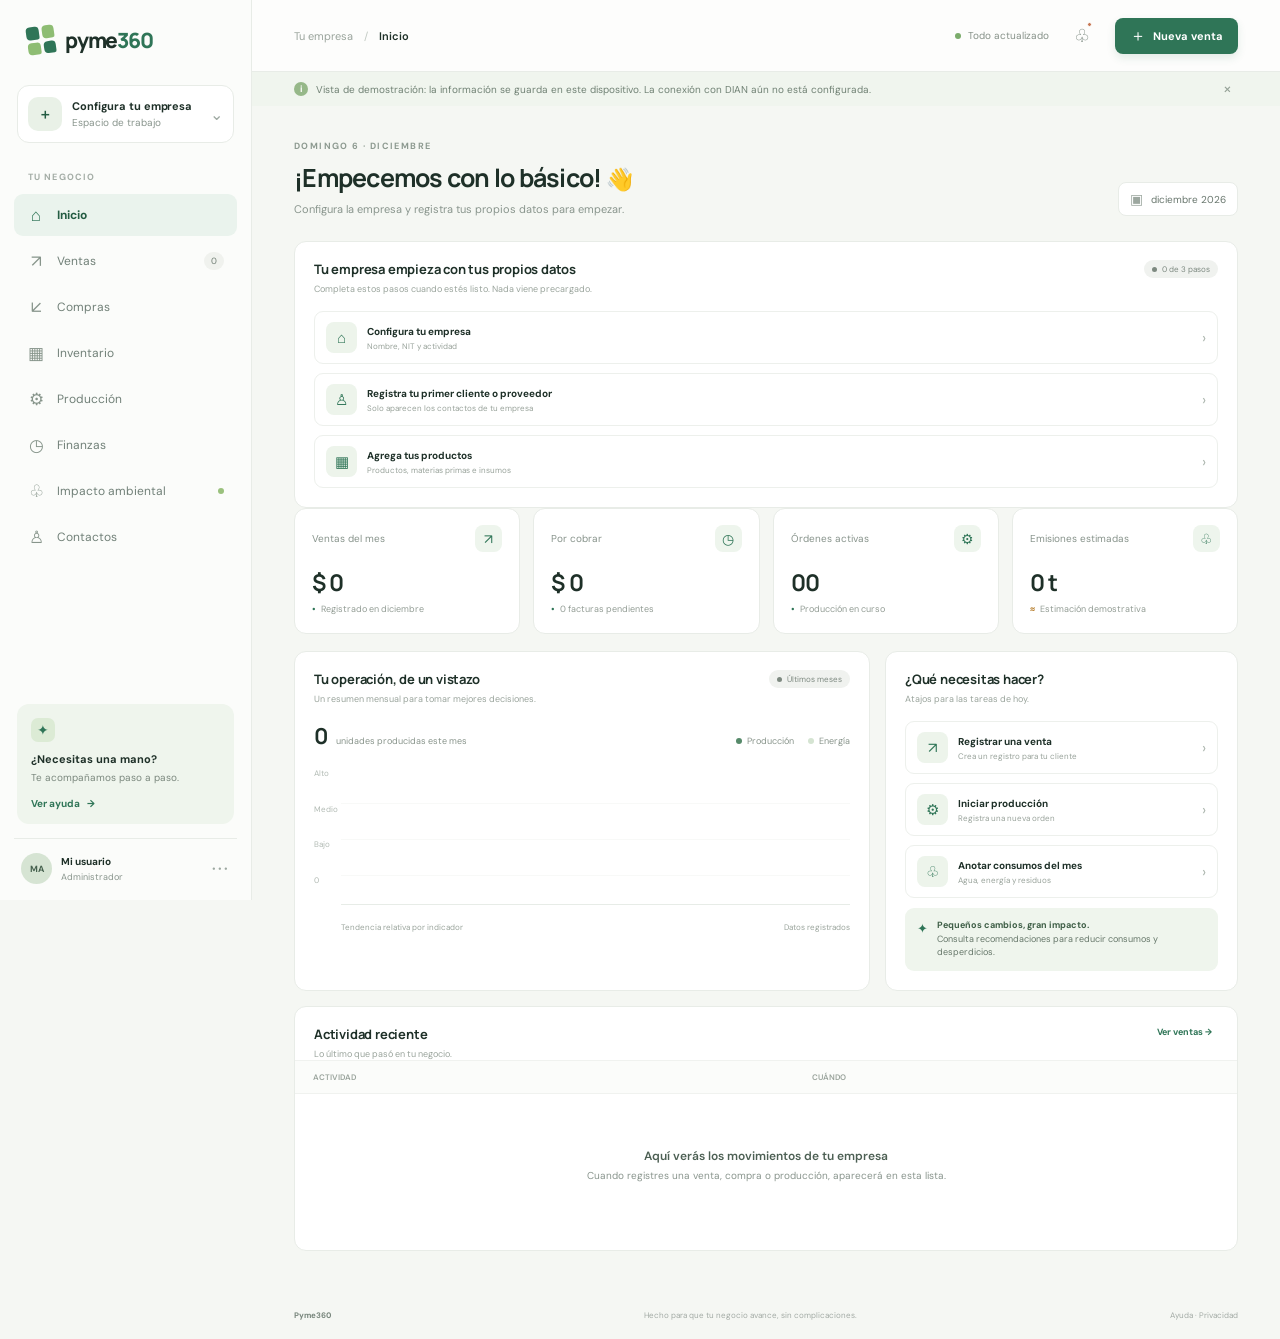
==== PYME360/index.html @ e1d31ef5 "iniciar con datos vacíos y agregar guía de uso" ====
<!doctype html>
<html lang="es">
  <head>
    <meta charset="utf-8">
    <meta name="viewport" content="width=device-width, initial-scale=1">
    <meta name="theme-color" content="#f5f7f3">
    <meta name="description" content="Pyme360: gestión sencilla para tu negocio.">
    <title>Pyme360 · Gestión sencilla</title>
    <link rel="preconnect" href="https://fonts.googleapis.com">
    <link rel="preconnect" href="https://fonts.gstatic.com" crossorigin>
    <link href="https://fonts.googleapis.com/css2?family=DM+Sans:wght@400;500;600;700&family=Manrope:wght@500;600;700;800&display=swap" rel="stylesheet">
    <link rel="stylesheet" href="styles.css">
  </head>
  <body>
    <div class="app-shell">
      <aside class="sidebar" id="sidebar">
        <a class="brand" href="#" aria-label="Pyme360 inicio" data-page="overview">
          <span class="brand-mark"><span></span><span></span><span></span><span></span></span>
          <span class="brand-word">pyme<span>360</span></span>
        </a>
        <button class="company-switcher" data-action="setup" aria-label="Configurar empresa">
          <span class="company-avatar">A</span>
          <span class="company-meta"><strong>Configura tu empresa</strong><span>Espacio de trabajo</span></span>
          <span class="chevron">⌄</span>
        </button>
        <div class="nav-label">TU NEGOCIO</div>
        <nav class="main-nav" aria-label="Navegación principal">
          <button class="nav-item active" data-page="overview"><span class="nav-icon">⌂</span><span>Inicio</span></button>
          <button class="nav-item" data-page="sales"><span class="nav-icon">↗</span><span>Ventas</span><span class="nav-count" id="sales-nav-count">3</span></button>
          <button class="nav-item" data-page="purchases"><span class="nav-icon">↙</span><span>Compras</span></button>
          <button class="nav-item" data-page="inventory"><span class="nav-icon">▦</span><span>Inventario</span></button>
          <button class="nav-item" data-page="production"><span class="nav-icon">⚙</span><span>Producción</span></button>
          <button class="nav-item" data-page="finance"><span class="nav-icon">◷</span><span>Finanzas</span></button>
          <button class="nav-item" data-page="environment"><span class="nav-icon">♧</span><span>Impacto ambiental</span><span class="nav-dot"></span></button>
          <button class="nav-item" data-page="contacts"><span class="nav-icon">♙</span><span>Contactos</span></button>
        </nav>
        <div class="sidebar-bottom">
          <div class="help-card">
            <div class="help-icon">✦</div>
            <strong>¿Necesitas una mano?</strong>
            <p>Te acompañamos paso a paso.</p>
            <button class="text-button" data-action="help">Ver ayuda <span>→</span></button>
          </div>
          <button class="profile-button" data-action="profile">
            <span class="profile-avatar">MA</span>
            <span class="profile-meta"><strong>Mi usuario</strong><small>Administrador</small></span>
            <span class="more">•••</span>
          </button>
        </div>
      </aside>
      <main class="main-area">
        <header class="topbar">
          <button class="mobile-menu" id="mobile-menu" aria-label="Abrir menú">☰</button>
          <div class="breadcrumb"><span>Tu empresa</span><span class="slash">/</span><strong id="page-title">Inicio</strong></div>
          <div class="topbar-actions">
            <span class="sync-status"><span class="sync-dot"></span>Todo actualizado</span>
            <button class="icon-button notification-button" aria-label="Notificaciones" data-action="notifications">♧<i></i></button>
            <button class="button button-primary top-create" id="top-create" data-action="new-sale"><span>＋</span> Nueva venta</button>
          </div>
        </header>
        <div class="demo-banner"><span class="demo-icon">i</span><span>Vista de demostración: la información se guarda en este dispositivo. La conexión con DIAN aún no está configurada.</span><button aria-label="Cerrar aviso" id="dismiss-banner">×</button></div>
        <div class="page-content" id="page-content"></div>
        <footer class="app-footer"><span>Pyme360</span><span>Hecho para que tu negocio avance, sin complicaciones.</span><span>Ayuda · Privacidad</span></footer>
      </main>
    </div>
    <div class="modal-root" id="modal-root"></div>
    <div class="toast-region" id="toast-region" aria-live="polite"></div>
    <script src="app.js"></script>
  </body>
</html>
---- PYME360/styles.css ----
:root {
  --ink: #1e3028;
  --ink-soft: #52645a;
  --muted: #89958d;
  --green: #2f7557;
  --green-dark: #245c43;
  --green-soft: #eaf3ed;
  --paper: #f5f7f3;
  --white: #ffffff;
  --line: #e8ece7;
  --amber: #b98233;
  --amber-soft: #fbf4e8;
  --red: #b6534d;
  --red-soft: #faeeed;
  --shadow: 0 14px 40px rgba(32, 55, 43, .07);
}
* { box-sizing: border-box; }
body { margin: 0; background: var(--paper); color: var(--ink); font-family: "DM Sans", sans-serif; font-size: 14px; -webkit-font-smoothing: antialiased; }
button, input, select, textarea { font: inherit; }
button { cursor: pointer; }
.app-shell { min-height: 100vh; display: flex; }
.sidebar { width: 252px; flex: 0 0 252px; background: #fbfcfa; border-right: 1px solid var(--line); padding: 26px 14px 16px; display: flex; flex-direction: column; position: fixed; inset: 0 auto 0 0; z-index: 20; }
.brand { display: flex; align-items: center; gap: 10px; padding: 0 13px; text-decoration: none; color: var(--ink); width: fit-content; }
.brand-mark { width: 28px; height: 28px; display: grid; grid-template-columns: 1fr 1fr; gap: 3px; transform: rotate(-8deg); }
.brand-mark span { background: var(--green); border-radius: 4px 4px 2px 4px; }
.brand-mark span:nth-child(2), .brand-mark span:nth-child(3) { background: #8ebd73; }
.brand-word { font: 800 21px Manrope, sans-serif; letter-spacing: -1.2px; }
.brand-word span { color: var(--green); }
.company-switcher { width: calc(100% - 6px); text-align: left; color: var(--ink); font: inherit; cursor: pointer; margin: 31px 3px 28px; padding: 11px 10px; display: flex; align-items: center; gap: 10px; border: 1px solid var(--line); border-radius: 12px; background: #fff; }
.company-switcher:hover { border-color: #c9d8ca; }
.company-avatar { width: 34px; height: 34px; border-radius: 10px; display: grid; place-items: center; background: #e9f1e7; color: var(--green-dark); font: 700 14px Manrope, sans-serif; }
.company-meta, .profile-meta { display: flex; flex-direction: column; min-width: 0; gap: 3px; }
.company-meta strong { font-size: 11px; white-space: nowrap; letter-spacing: -.1px; }
.company-meta span { font-size: 10px; color: var(--muted); }
.chevron { color: #9da8a1; margin-left: auto; font-size: 16px; }
.nav-label { padding: 0 14px 11px; color: #a4ada6; font-size: 9px; font-weight: 700; letter-spacing: 1.1px; }
.main-nav { display: grid; gap: 4px; }
.nav-item { width: 100%; height: 42px; border: 0; background: transparent; color: #718078; display: flex; align-items: center; gap: 12px; border-radius: 9px; padding: 0 13px; font-size: 12px; text-align: left; transition: .18s ease; }
.nav-item:hover { background: #f1f5f0; color: var(--ink); }
.nav-item.active { background: var(--green-soft); color: var(--green-dark); font-weight: 700; }
.nav-icon { width: 18px; text-align: center; font-size: 17px; color: #87958b; line-height: 1; }
.nav-item.active .nav-icon { color: var(--green); }
.nav-count { margin-left: auto; background: #f0f2ee; color: #738077; border-radius: 20px; padding: 3px 7px; font-size: 9px; }
.nav-dot { margin-left: auto; width: 6px; height: 6px; background: #9ac17d; border-radius: 50%; }
.sidebar-bottom { margin-top: auto; }
.help-card { background: #eff5ed; border-radius: 12px; padding: 14px 14px 13px; margin: 10px 3px 14px; }
.help-icon { width: 24px; height: 24px; display: grid; place-items: center; background: #dcebd5; color: var(--green); border-radius: 7px; margin-bottom: 10px; }
.help-card strong { font-size: 11px; display: block; }
.help-card p { margin: 5px 0 9px; color: #7b887e; font-size: 10px; }
.text-button { color: var(--green); border: 0; padding: 0; background: transparent; font-size: 10px; font-weight: 700; }
.text-button span { margin-left: 5px; }
.profile-button { display: flex; align-items: center; width: 100%; border: 0; border-top: 1px solid var(--line); padding: 14px 7px 0; text-align: left; background: transparent; gap: 9px; color: var(--ink); }
.profile-avatar { display: grid; place-items: center; width: 31px; height: 31px; border-radius: 50%; background: #d6e4d3; color: #46614e; font-size: 9px; font-weight: 700; }
.profile-meta strong { font-size: 10px; }
.profile-meta small { color: var(--muted); font-size: 9px; }
.more { margin-left: auto; color: #9da8a1; font-size: 10px; letter-spacing: 2px; }
.main-area { width: calc(100% - 252px); margin-left: 252px; min-height: 100vh; display: flex; flex-direction: column; }
.topbar { height: 72px; border-bottom: 1px solid var(--line); background: rgba(255,255,255,.78); display: flex; align-items: center; justify-content: space-between; padding: 0 42px; }
.breadcrumb { display: flex; gap: 11px; align-items: center; font-size: 11px; color: #9aa49c; }
.breadcrumb strong { color: var(--ink); font-weight: 600; }
.slash { color: #c2cac3; }
.topbar-actions { display: flex; align-items: center; gap: 20px; }
.sync-status { display: flex; align-items: center; gap: 7px; color: #869188; font-size: 10px; }
.sync-dot { width: 6px; height: 6px; background: #7bac6b; border-radius: 50%; }
.icon-button { position: relative; border: 0; background: transparent; color: #78867d; font-size: 18px; padding: 5px; }
.notification-button i { width: 5px; height: 5px; display: block; background: #c77854; position: absolute; right: 3px; top: 3px; border: 1px solid white; border-radius: 50%; }
.button { border: 1px solid transparent; border-radius: 8px; min-height: 36px; padding: 0 14px; display: inline-flex; align-items: center; justify-content: center; gap: 7px; font-size: 11px; font-weight: 700; transition: .18s ease; }
.button-primary { color: #fff; background: var(--green); box-shadow: 0 4px 9px rgba(47,117,87,.13); }
.button-primary:hover { background: var(--green-dark); transform: translateY(-1px); }
.button-primary span { font-size: 16px; font-weight: 400; }
.button-secondary { background: #fff; border-color: var(--line); color: var(--ink-soft); }
.button-secondary:hover { border-color: #bdcbc0; background: #fbfcfa; }
.button-quiet { color: var(--green); background: transparent; padding: 0 7px; border: 0; font-size: 9px; font-weight: 700; }
.mobile-menu { display: none; border: 0; background: transparent; font-size: 18px; color: var(--ink); }
.demo-banner { min-height: 34px; display: flex; align-items: center; padding: 0 42px; gap: 8px; background: #f0f5ee; color: #708174; font-size: 10px; }
.demo-icon { width: 14px; height: 14px; display: grid; place-items: center; border-radius: 50%; color: white; background: #96b889; font-weight: 700; font-size: 9px; }
.demo-banner button { border: 0; background: transparent; color: #94a196; font-size: 16px; margin-left: auto; line-height: 1; }
.page-content { width: 100%; max-width: 1500px; margin: 0 auto; padding: 34px 42px 46px; flex: 1; }
.page-heading { display: flex; align-items: flex-end; justify-content: space-between; gap: 20px; margin-bottom: 25px; }
.eyebrow { color: #8d9a90; text-transform: uppercase; font-size: 9px; letter-spacing: 1.4px; font-weight: 700; margin-bottom: 8px; }
h1, h2, h3, p { margin-top: 0; }
h1 { margin-bottom: 7px; font: 700 25px Manrope, sans-serif; letter-spacing: -.75px; }
.page-heading p { margin: 0; color: #89958d; font-size: 11px; }
.heading-actions { display: flex; gap: 8px; align-items: center; }
.date-pill { background: white; border: 1px solid var(--line); color: #68766d; height: 34px; border-radius: 8px; display: inline-flex; align-items: center; padding: 0 11px; font-size: 10px; gap: 8px; }
.date-pill span { color: #9ca79f; font-size: 14px; }
.metric-grid { display: grid; grid-template-columns: repeat(4, minmax(0,1fr)); gap: 13px; margin-bottom: 17px; }
.metric-card { position: relative; min-height: 126px; background: #fff; border: 1px solid var(--line); border-radius: 12px; padding: 16px 17px; overflow: hidden; }
.metric-top { display: flex; align-items: center; justify-content: space-between; color: #87938b; font-size: 10px; }
.metric-icon { width: 27px; height: 27px; border-radius: 8px; display: grid; place-items: center; font-size: 14px; color: var(--green); background: #eef5ed; }
.metric-value { margin-top: 14px; font: 700 23px Manrope, sans-serif; letter-spacing: -.8px; }
.metric-foot { display: flex; align-items: center; gap: 5px; margin-top: 5px; color: #939d95; font-size: 9px; }
.metric-change { color: var(--green); font-weight: 700; }
.metric-change.warn { color: var(--amber); }
.dashboard-grid { display: grid; grid-template-columns: minmax(0,1.55fr) minmax(270px,.95fr); gap: 15px; margin-bottom: 15px; }
.panel { background: #fff; border: 1px solid var(--line); border-radius: 12px; }
.panel-header { display: flex; align-items: flex-start; justify-content: space-between; gap: 15px; padding: 18px 19px 0; }
.panel-header h2 { margin: 0; font: 700 13px Manrope, sans-serif; letter-spacing: -.2px; }
.panel-header p { color: #9aa49c; font-size: 9px; margin: 5px 0 0; }
.panel-body { padding: 16px 19px 19px; }
.select-small { border: 1px solid var(--line); background: #fff; border-radius: 6px; color: #7a887e; font-size: 9px; padding: 6px 8px; }
.chart-summary { display: flex; align-items: baseline; gap: 9px; margin-bottom: 4px; }
.chart-summary strong { font: 700 22px Manrope, sans-serif; letter-spacing: -.7px; }
.chart-summary span { font-size: 9px; color: #88948b; }
.chart-legend { display: flex; gap: 14px; margin-left: auto; color: #89958d; font-size: 9px; }
.legend-dot { width: 6px; height: 6px; display: inline-block; background: #568a6a; border-radius: 50%; margin-right: 5px; }
.legend-dot.pale { background: #d5e4d2; }
.chart-wrap { height: 150px; display: flex; align-items: stretch; padding-top: 13px; }
.chart-y { width: 27px; display: flex; flex-direction: column; justify-content: space-between; color: #b1bab3; font-size: 8px; padding-bottom: 20px; }
.chart-bars { flex: 1; border-bottom: 1px solid #e7ece7; display: flex; align-items: end; justify-content: space-around; gap: 8px; background: repeating-linear-gradient(to bottom, transparent 0, transparent 35px, #f1f3f0 36px); }
.bar-group { height: 100%; flex: 1; display: flex; align-items: end; justify-content: center; gap: 4px; position: relative; padding-bottom: 0; }
.bar { width: min(18px, 32%); border-radius: 4px 4px 0 0; background: #d8e6d5; min-height: 5px; }
.bar.current { background: #568a6a; }
.bar-group small { position: absolute; bottom: -18px; color: #9aa49c; font-size: 8px; }
.chart-wrap + .chart-footer { margin: 17px 0 -2px 27px; display: flex; justify-content: space-between; color: #9aa49c; font-size: 8px; }
.quick-actions { display: grid; gap: 9px; }
.quick-action { border: 1px solid #edf0ec; background: #fff; padding: 10px 11px; border-radius: 9px; display: flex; align-items: center; text-align: left; gap: 10px; color: var(--ink); transition: .18s ease; }
.quick-action:hover { border-color: #c9d8ca; transform: translateY(-1px); }
.quick-icon { width: 31px; height: 31px; border-radius: 8px; display: grid; place-items: center; color: var(--green); background: #edf4eb; font-size: 15px; }
.quick-action strong { display: block; font-size: 10px; }
.quick-action small { display: block; color: #98a29a; font-size: 8px; margin-top: 3px; }
.quick-arrow { margin-left: auto; color: #acb6ae; font-size: 15px; }
.notice { border-radius: 9px; padding: 11px 12px; background: #eff5ed; color: #66776a; display: flex; gap: 9px; font-size: 9px; line-height: 1.5; margin-top: 10px; }
.notice-icon { color: var(--green); font-size: 13px; }
.notice strong { color: #3e5e46; }
.list-panel { overflow: hidden; }
.table-wrap { overflow-x: auto; }
table { border-collapse: collapse; width: 100%; min-width: 600px; }
th { padding: 11px 18px; color: #9aa49c; background: #fbfcfa; font-size: 8px; font-weight: 600; text-align: left; border-top: 1px solid #f0f2ef; border-bottom: 1px solid #f0f2ef; }
td { padding: 12px 18px; border-bottom: 1px solid #f1f3f0; color: #65736a; font-size: 10px; }
tbody tr:last-child td { border-bottom: 0; }
td strong { display: block; color: #304239; font-size: 10px; font-weight: 600; }
td small { display: block; margin-top: 4px; color: #a1aaa3; font-size: 8px; }
.table-subtle { color: #9ca69e; font-size: 9px; }
.status { display: inline-flex; align-items: center; gap: 5px; border-radius: 20px; padding: 4px 8px; background: #eef5ec; color: #5c8560; font-size: 8px; white-space: nowrap; }
.status::before { content: ""; width: 5px; height: 5px; border-radius: 50%; background: currentColor; }
.status.pending { background: #fbf4e8; color: #a77a37; }
.status.neutral { background: #f0f2ef; color: #7d8980; }
.status.danger { background: #faeeed; color: #b15d56; }
.panel-link { border: 0; background: transparent; color: var(--green); font-size: 9px; font-weight: 700; }
.section-spacer { margin-top: 16px; }
.env-highlight { background: #244f3c; color: white; border-radius: 13px; padding: 19px 21px; display: flex; align-items: center; gap: 18px; margin-bottom: 15px; position: relative; overflow: hidden; }
.env-highlight::after { content: ""; position: absolute; width: 190px; height: 190px; border: 1px solid rgba(255,255,255,.1); border-radius: 50%; right: -32px; top: -105px; box-shadow: 0 0 0 25px rgba(255,255,255,.025), 0 0 0 50px rgba(255,255,255,.02); }
.env-leaf { width: 40px; height: 40px; border-radius: 12px; display: grid; place-items: center; font-size: 19px; color: #d7eabb; background: rgba(214,236,186,.14); flex: 0 0 auto; }
.env-highlight-main { flex: 1; }
.env-highlight .eyebrow { color: #b6cbb7; margin-bottom: 5px; }
.env-highlight h2 { font: 700 15px Manrope, sans-serif; margin: 0 0 5px; }
.env-highlight p { margin: 0; color: #c3d1c5; font-size: 9px; }
.env-highlight .button { z-index: 1; background: #f0f6e9; color: #315541; }
.env-grid { display: grid; grid-template-columns: repeat(4, minmax(0,1fr)); gap: 12px; margin-bottom: 15px; }
.env-metric { background: #fff; border: 1px solid var(--line); border-radius: 11px; padding: 15px; }
.env-metric-top { display: flex; justify-content: space-between; color: #87938b; font-size: 9px; }
.env-metric-icon { color: #75a06d; font-size: 15px; }
.env-metric strong { display: block; margin-top: 12px; font: 700 20px Manrope,sans-serif; letter-spacing: -.5px; }
.env-metric small { display: block; margin-top: 4px; color: #9aa49c; font-size: 8px; }
.env-layout { display: grid; grid-template-columns: minmax(0,1.3fr) minmax(250px,.7fr); gap: 15px; }
.recommendation { display: flex; gap: 10px; padding: 12px 0; border-bottom: 1px solid #f0f2ef; }
.recommendation:last-child { border-bottom: 0; padding-bottom: 2px; }
.recommendation-icon { flex: 0 0 25px; width: 25px; height: 25px; display: grid; place-items: center; background: #fbf4e8; color: #ad7e3a; border-radius: 7px; }
.recommendation-icon.green { background: #eef5ec; color: #648d5e; }
.recommendation strong { display: block; color: #415248; font-size: 9px; margin-bottom: 4px; }
.recommendation p { color: #8e9991; font-size: 8px; line-height: 1.45; margin: 0; }
.progress-line { height: 5px; border-radius: 5px; background: #edf0eb; overflow: hidden; margin-top: 8px; }
.progress-line span { display: block; height: 100%; background: #83ad72; border-radius: inherit; }
.progress-caption { margin-top: 6px; display: flex; justify-content: space-between; color: #9aa49c; font-size: 8px; }
.toolbar { display: flex; justify-content: space-between; align-items: center; gap: 12px; margin-bottom: 13px; }
.toolbar-left, .toolbar-right { display: flex; align-items: center; gap: 8px; }
.search-field { height: 34px; display: flex; align-items: center; gap: 7px; padding: 0 10px; background: white; border: 1px solid var(--line); border-radius: 8px; color: #9aa49c; }
.search-field input { width: 170px; border: 0; outline: 0; color: var(--ink); font-size: 10px; background: transparent; }
.search-field input::placeholder { color: #abb4ad; }
.filter-select { height: 34px; border: 1px solid var(--line); background: white; color: #7b897f; border-radius: 8px; font-size: 9px; padding: 0 10px; }
.empty-state { text-align: center; padding: 42px 20px; color: #89958d; }
.empty-state .empty-icon { font-size: 27px; color: #8cb37b; margin-bottom: 9px; }
.empty-state strong { display: block; color: #4d6054; margin-bottom: 5px; font-size: 12px; }
.empty-state p { font-size: 10px; margin-bottom: 14px; }
.finance-cards { display: grid; grid-template-columns: repeat(3,1fr); gap: 13px; margin-bottom: 15px; }
.finance-card { padding: 18px; background: white; border: 1px solid var(--line); border-radius: 11px; }
.finance-card span { color: #89958d; font-size: 9px; }
.finance-card strong { display: block; font: 700 22px Manrope,sans-serif; margin-top: 11px; }
.finance-card small { color: #9ba49e; font-size: 8px; display: block; margin-top: 5px; }
.contact-avatar { display: inline-grid; place-items: center; width: 28px; height: 28px; border-radius: 50%; margin-right: 8px; background: #edf3e9; color: #5b7a5c; font-size: 9px; font-weight: 700; vertical-align: middle; }
.contact-cell { display: flex; align-items: center; }
.app-footer { display: flex; justify-content: space-between; align-items: center; color: #a2aaa4; font-size: 8px; padding: 13px 42px 19px; }
.app-footer span:first-child { font-weight: 700; color: #78867c; }
.modal-root:empty { display: none; }
.modal-root { position: fixed; inset: 0; z-index: 80; display: grid; place-items: center; padding: 20px; background: rgba(22,37,29,.42); backdrop-filter: blur(3px); }
.modal { width: min(100%, 490px); max-height: calc(100vh - 40px); overflow: auto; background: white; border-radius: 15px; box-shadow: 0 24px 70px rgba(16,31,22,.2); animation: rise .18s ease; }
@keyframes rise { from { transform: translateY(8px); opacity: .5; } to { transform: translateY(0); opacity: 1; } }
.modal-header { display: flex; align-items: flex-start; justify-content: space-between; padding: 21px 22px 14px; border-bottom: 1px solid #eff1ee; }
.modal-header h2 { font: 700 17px Manrope,sans-serif; margin: 0 0 5px; letter-spacing: -.3px; }
.modal-header p { margin: 0; color: #8b978e; font-size: 9px; }
.modal-close { border: 0; background: #f3f5f2; width: 27px; height: 27px; border-radius: 7px; color: #849087; font-size: 17px; }
.modal-form { padding: 18px 22px 21px; }
.form-grid { display: grid; grid-template-columns: 1fr 1fr; gap: 13px 12px; }
.field { display: flex; flex-direction: column; gap: 6px; min-width: 0; }
.field.full { grid-column: 1 / -1; }
.field label { color: #68776d; font-size: 9px; font-weight: 600; }
.field input, .field select, .field textarea { min-width: 0; width: 100%; border: 1px solid #e5eae4; border-radius: 7px; height: 36px; padding: 0 10px; outline: 0; color: #33463a; background: #fff; font-size: 10px; }
.field textarea { height: 70px; padding: 9px 10px; resize: vertical; }
.field input:focus, .field select:focus, .field textarea:focus { border-color: #8fb296; box-shadow: 0 0 0 3px #edf5ed; }
.field-hint { font-size: 8px; color: #9aa49c; line-height: 1.45; }
.form-note { margin: 14px 0 0; padding: 10px; border-radius: 7px; background: #f4f7f2; color: #7d897f; font-size: 8px; line-height: 1.5; }
.modal-footer { display: flex; justify-content: flex-end; gap: 8px; margin-top: 18px; }
.toast-region { position: fixed; z-index: 100; right: 22px; bottom: 22px; display: grid; gap: 8px; }
.toast { background: #254d3a; color: white; border-radius: 9px; padding: 12px 15px; min-width: 230px; box-shadow: var(--shadow); font-size: 10px; animation: rise .18s ease; }
.toast small { display: block; color: #d3e0d4; margin-top: 4px; font-size: 8px; }
.muted-note { color: #9aa49c; font-size: 9px; }
.divider { height: 1px; background: #eff1ee; margin: 14px 0; }
.hidden { display: none !important; }
@media (max-width: 1150px) {
  .sidebar { width: 220px; flex-basis: 220px; }
  .main-area { width: calc(100% - 220px); margin-left: 220px; }
  .topbar, .demo-banner { padding-left: 28px; padding-right: 28px; }
  .page-content { padding-left: 28px; padding-right: 28px; }
  .metric-grid, .env-grid { grid-template-columns: repeat(2,minmax(0,1fr)); }
  .app-footer { padding-left: 28px; padding-right: 28px; }
}
@media (max-width: 850px) {
  .sidebar { transform: translateX(-100%); transition: transform .22s ease; box-shadow: 15px 0 35px rgba(20,45,27,.08); }
  .sidebar.open { transform: translateX(0); }
  .main-area { width: 100%; margin-left: 0; }
  .mobile-menu { display: block; }
  .topbar { padding: 0 20px; gap: 12px; }
  .breadcrumb { margin-right: auto; }
  .breadcrumb > span:first-child { display: none; }
  .sync-status { display: none; }
  .demo-banner { padding-left: 20px; padding-right: 20px; }
  .page-content { padding: 26px 20px 35px; }
  .dashboard-grid, .env-layout { grid-template-columns: 1fr; }
  .app-footer { padding: 12px 20px 18px; }
}
@media (max-width: 560px) {
  .topbar { height: 62px; }
  .topbar-actions { gap: 8px; }
  .top-create { min-height: 32px; padding: 0 10px; font-size: 9px; }
  .notification-button { display: none; }
  .demo-banner { font-size: 9px; padding-top: 7px; padding-bottom: 7px; line-height: 1.4; }
  .page-content { padding: 22px 14px 28px; }
  .page-heading { align-items: flex-start; flex-direction: column; gap: 13px; margin-bottom: 18px; }
  .page-heading h1 { font-size: 22px; }
  .heading-actions { width: 100%; }
  .heading-actions .button { flex: 1; }
  .metric-grid, .env-grid { gap: 8px; }
  .metric-card { min-height: 112px; padding: 12px; }
  .metric-value { font-size: 20px; }
  .metric-top { font-size: 9px; }
  .dashboard-grid { gap: 10px; }
  .panel-header { padding: 15px 14px 0; }
  .panel-body { padding: 13px 14px 15px; }
  .env-highlight { align-items: flex-start; padding: 15px; gap: 11px; }
  .env-highlight .button { position: absolute; right: 14px; bottom: 13px; }
  .env-highlight-main { padding-bottom: 30px; }
  .env-metric { padding: 12px; }
  .env-metric strong { font-size: 18px; }
  .toolbar { align-items: stretch; flex-direction: column; }
  .toolbar-left, .toolbar-right { width: 100%; }
  .search-field, .search-field input { flex: 1; width: auto; }
  .toolbar-right .button { flex: 1; }
  .finance-cards { grid-template-columns: 1fr; gap: 8px; }
  .finance-card { padding: 14px; }
  .finance-card strong { margin-top: 7px; }
  .app-footer { padding: 10px 14px 15px; }
  .app-footer span:nth-child(2) { display: none; }
  .form-grid { grid-template-columns: 1fr; }
  .field.full { grid-column: auto; }
  .modal-root { padding: 10px; }
  .modal { max-height: calc(100vh - 20px); }
  .modal-header, .modal-form { padding-left: 17px; padding-right: 17px; }
}
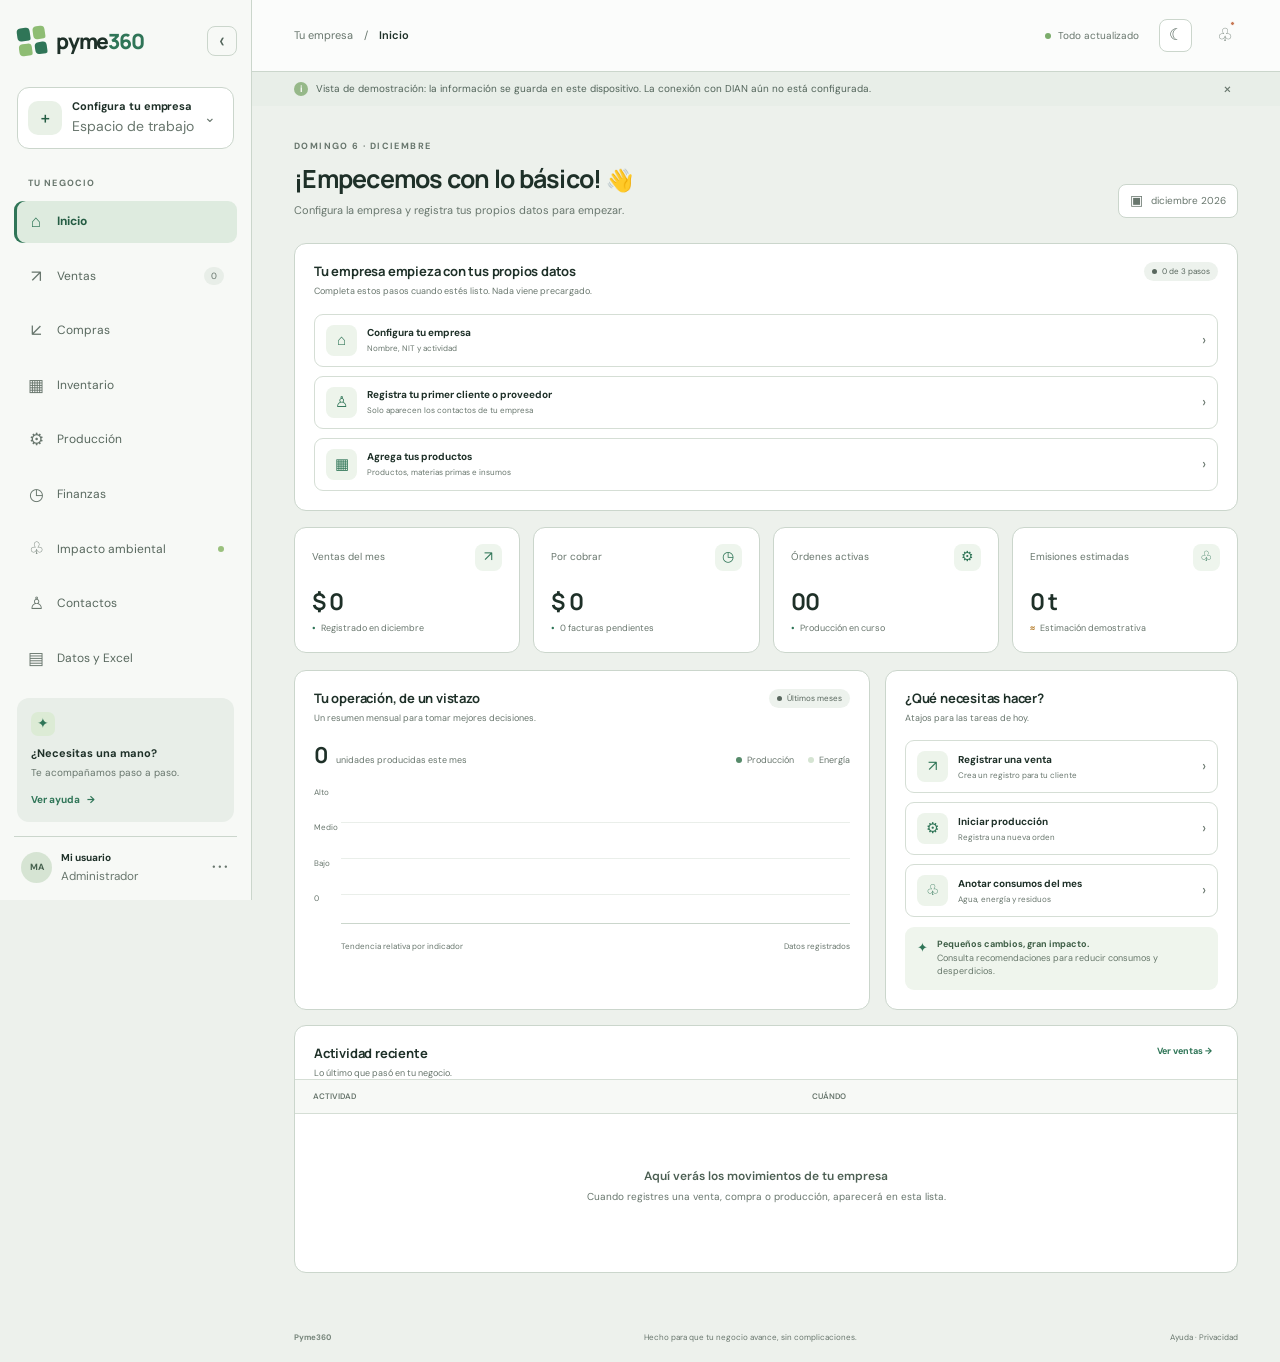
==== commit 880c9b7f: "iniciar con datos vacíos y agregar guía de uso" ====
--- a/PYME360/index.html
+++ b/PYME360/index.html
@@ -3,7 +3,7 @@
   <head>
     <meta charset="utf-8">
     <meta name="viewport" content="width=device-width, initial-scale=1">
-    <meta name="theme-color" content="#f5f7f3">
+    <meta name="theme-color" content="#edf1ec">
     <meta name="description" content="Pyme360: gestión sencilla para tu negocio.">
     <title>Pyme360 · Gestión sencilla</title>
     <link rel="preconnect" href="https://fonts.googleapis.com">
@@ -14,18 +14,21 @@
   <body>
     <div class="app-shell">
       <aside class="sidebar" id="sidebar">
-        <a class="brand" href="#" aria-label="Pyme360 inicio" data-page="overview">
-          <span class="brand-mark"><span></span><span></span><span></span><span></span></span>
-          <span class="brand-word">pyme<span>360</span></span>
-        </a>
+        <div class="sidebar-header">
+          <a class="brand" href="#" aria-label="Pyme360 inicio" title="Pyme360 · Inicio" data-page="overview">
+            <span class="brand-mark"><span></span><span></span><span></span><span></span></span>
+            <span class="brand-word">pyme<span>360</span></span>
+          </a>
+          <button class="sidebar-toggle" type="button" data-action="sidebar-toggle" aria-controls="sidebar" aria-expanded="true" aria-label="Contraer menú" title="Contraer menú">‹</button>
+        </div>
         <button class="company-switcher" data-action="setup" aria-label="Configurar empresa">
           <span class="company-avatar">A</span>
           <span class="company-meta"><strong>Configura tu empresa</strong><span>Espacio de trabajo</span></span>
           <span class="chevron">⌄</span>
         </button>
         <div class="nav-label">TU NEGOCIO</div>
-        <nav class="main-nav" aria-label="Navegación principal">
-          <button class="nav-item active" data-page="overview"><span class="nav-icon">⌂</span><span>Inicio</span></button>
+        <nav class="main-nav" aria-label="Navegación principal" id="primary-navigation">
+          <button class="nav-item active" data-page="overview" aria-current="page"><span class="nav-icon">⌂</span><span>Inicio</span></button>
           <button class="nav-item" data-page="sales"><span class="nav-icon">↗</span><span>Ventas</span><span class="nav-count" id="sales-nav-count">3</span></button>
           <button class="nav-item" data-page="purchases"><span class="nav-icon">↙</span><span>Compras</span></button>
           <button class="nav-item" data-page="inventory"><span class="nav-icon">▦</span><span>Inventario</span></button>
@@ -33,6 +36,7 @@
           <button class="nav-item" data-page="finance"><span class="nav-icon">◷</span><span>Finanzas</span></button>
           <button class="nav-item" data-page="environment"><span class="nav-icon">♧</span><span>Impacto ambiental</span><span class="nav-dot"></span></button>
           <button class="nav-item" data-page="contacts"><span class="nav-icon">♙</span><span>Contactos</span></button>
+          <button class="nav-item" data-page="data"><span class="nav-icon">▤</span><span>Datos y Excel</span></button>
         </nav>
         <div class="sidebar-bottom">
           <div class="help-card">
@@ -54,8 +58,8 @@
           <div class="breadcrumb"><span>Tu empresa</span><span class="slash">/</span><strong id="page-title">Inicio</strong></div>
           <div class="topbar-actions">
             <span class="sync-status"><span class="sync-dot"></span>Todo actualizado</span>
+            <button class="theme-toggle" id="theme-toggle" type="button" data-action="theme-toggle" aria-label="Cambiar a tema oscuro" title="Cambiar a tema oscuro">☾</button>
             <button class="icon-button notification-button" aria-label="Notificaciones" data-action="notifications">♧<i></i></button>
-            <button class="button button-primary top-create" id="top-create" data-action="new-sale"><span>＋</span> Nueva venta</button>
           </div>
         </header>
         <div class="demo-banner"><span class="demo-icon">i</span><span>Vista de demostración: la información se guarda en este dispositivo. La conexión con DIAN aún no está configurada.</span><button aria-label="Cerrar aviso" id="dismiss-banner">×</button></div>
@@ -65,6 +69,11 @@
     </div>
     <div class="modal-root" id="modal-root"></div>
     <div class="toast-region" id="toast-region" aria-live="polite"></div>
+    <script src="vendor/xlsx.full.min.js"></script>
+    <script src="vendor/receipt-reader/tesseract/tesseract.min.js"></script>
+    <script src="receipt-reader.js"></script>
+    <script src="excel-workbook.js"></script>
+    <script src="app-core.js"></script>
     <script src="app.js"></script>
   </body>
 </html>
--- a/PYME360/styles.css
+++ b/PYME360/styles.css
@@ -1,223 +1,1513 @@
-:root {
+﻿:root {
+  --sidebar-expanded-width: 252px;
+  --sidebar-collapsed-width: 76px;
+  --sidebar-width: var(--sidebar-expanded-width);
+  --topbar-height: 72px;
+  --radius-sm: 7px;
+  --radius-md: 8px;
+  --radius-lg: 12px;
+  --radius-xl: 15px;
+  --transition-fast: 0.18s ease;
+
   --ink: #1e3028;
   --ink-soft: #52645a;
-  --muted: #89958d;
+  --muted: #68766d;
   --green: #2f7557;
   --green-dark: #245c43;
-  --green-soft: #eaf3ed;
-  --paper: #f5f7f3;
+  --green-soft: #deebdf;
+  --paper: #edf1ec;
   --white: #ffffff;
-  --line: #e8ece7;
+  --line: #cbd6cc;
   --amber: #b98233;
   --amber-soft: #fbf4e8;
   --red: #b6534d;
   --red-soft: #faeeed;
-  --shadow: 0 14px 40px rgba(32, 55, 43, .07);
-}
+  --shadow: 0 14px 40px rgba(32, 55, 43, 0.07);
+  --surface: #ffffff;
+  --surface-soft: #f7f9f6;
+  --surface-muted: #e8eee8;
+  --surface-hover: #e2ebe3;
+  --line-soft: #d5ded5;
+  --text-dim: #68766d;
+  --input-border: #cbd6cc;
+  --input-text: #33463a;
+}
+html.sidebar-collapsed { --sidebar-width: var(--sidebar-collapsed-width); }
+
+/* Base */
 * { box-sizing: border-box; }
-body { margin: 0; background: var(--paper); color: var(--ink); font-family: "DM Sans", sans-serif; font-size: 14px; -webkit-font-smoothing: antialiased; }
+html { color-scheme: light; }
+body {
+  margin: 0;
+  background: var(--paper);
+  color: var(--ink);
+  font: 14px/1.4 "DM Sans", sans-serif;
+  -webkit-font-smoothing: antialiased;
+}
 button, input, select, textarea { font: inherit; }
 button { cursor: pointer; }
+button:focus-visible,
+input:focus-visible,
+select:focus-visible,
+textarea:focus-visible,
+a:focus-visible {
+  outline: 2px solid var(--green);
+  outline-offset: 2px;
+}
+
 .app-shell { min-height: 100vh; display: flex; }
-.sidebar { width: 252px; flex: 0 0 252px; background: #fbfcfa; border-right: 1px solid var(--line); padding: 26px 14px 16px; display: flex; flex-direction: column; position: fixed; inset: 0 auto 0 0; z-index: 20; }
-.brand { display: flex; align-items: center; gap: 10px; padding: 0 13px; text-decoration: none; color: var(--ink); width: fit-content; }
-.brand-mark { width: 28px; height: 28px; display: grid; grid-template-columns: 1fr 1fr; gap: 3px; transform: rotate(-8deg); }
-.brand-mark span { background: var(--green); border-radius: 4px 4px 2px 4px; }
-.brand-mark span:nth-child(2), .brand-mark span:nth-child(3) { background: #8ebd73; }
-.brand-word { font: 800 21px Manrope, sans-serif; letter-spacing: -1.2px; }
+
+/* Navegación lateral */
+.sidebar {
+  position: fixed;
+  inset: 0 auto 0 0;
+  width: var(--sidebar-width);
+  display: flex;
+  flex-direction: column;
+  padding: 26px 14px 16px;
+  background: var(--surface-soft);
+  border-right: 1px solid var(--line);
+  z-index: 20;
+  transition: width 0.22s ease;
+}
+.sidebar-header {
+  display: flex;
+  align-items: center;
+  justify-content: space-between;
+  gap: 12px;
+  min-width: 0;
+}
+.brand {
+  display: flex;
+  align-items: center;
+  gap: 10px;
+  width: fit-content;
+  padding: 0 4px;
+  color: var(--ink);
+  text-decoration: none;
+}
+.brand-mark {
+  display: grid;
+  grid-template-columns: repeat(2, 1fr);
+  gap: 3px;
+  width: 28px;
+  height: 28px;
+  transform: rotate(-8deg);
+}
+.brand-mark span {
+  background: var(--green);
+  border-radius: 4px 4px 2px 4px;
+}
+.brand-mark span:nth-child(2),
+.brand-mark span:nth-child(3) { background: #8ebd73; }
+.brand-word {
+  font: 800 21px Manrope, sans-serif;
+  letter-spacing: -1.2px;
+}
 .brand-word span { color: var(--green); }
-.company-switcher { width: calc(100% - 6px); text-align: left; color: var(--ink); font: inherit; cursor: pointer; margin: 31px 3px 28px; padding: 11px 10px; display: flex; align-items: center; gap: 10px; border: 1px solid var(--line); border-radius: 12px; background: #fff; }
+.sidebar-toggle {
+  display: grid;
+  place-items: center;
+  flex: 0 0 30px;
+  width: 30px;
+  height: 30px;
+  padding: 0;
+  background: var(--surface-soft);
+  border: 1px solid var(--line);
+  border-radius: 8px;
+  color: var(--ink-soft);
+  font-size: 22px;
+  line-height: 1;
+  transition: background 0.18s ease, color 0.18s ease;
+}
+.sidebar-toggle:hover { background: var(--surface-hover); color: var(--ink); }
+
+.company-switcher {
+  display: flex;
+  align-items: center;
+  gap: 10px;
+  width: calc(100% - 6px);
+  margin: 31px 3px 28px;
+  padding: 11px 10px;
+  background: var(--white);
+  border: 1px solid var(--line);
+  border-radius: 12px;
+  color: var(--ink);
+  text-align: left;
+}
 .company-switcher:hover { border-color: #c9d8ca; }
-.company-avatar { width: 34px; height: 34px; border-radius: 10px; display: grid; place-items: center; background: #e9f1e7; color: var(--green-dark); font: 700 14px Manrope, sans-serif; }
-.company-meta, .profile-meta { display: flex; flex-direction: column; min-width: 0; gap: 3px; }
-.company-meta strong { font-size: 11px; white-space: nowrap; letter-spacing: -.1px; }
-.company-meta span { font-size: 10px; color: var(--muted); }
-.chevron { color: #9da8a1; margin-left: auto; font-size: 16px; }
-.nav-label { padding: 0 14px 11px; color: #a4ada6; font-size: 9px; font-weight: 700; letter-spacing: 1.1px; }
+.company-avatar {
+  display: grid;
+  place-items: center;
+  width: 34px;
+  height: 34px;
+  background: #e9f1e7;
+  border-radius: 10px;
+  color: var(--green-dark);
+  font: 700 14px Manrope, sans-serif;
+}
+.company-meta, .profile-meta {
+  display: flex;
+  flex-direction: column;
+  gap: 3px;
+  min-width: 0;
+}
+.company-meta strong { font-size: 11px; white-space: nowrap; letter-spacing: -0.1px; }
+.company-meta span, .profile-meta small, .panel-header p, .notice, .empty-state, .metric-top, .metric-foot, .chart-summary span, .chart-legend, .chart-y, .chart-wrap + .chart-footer, .bar-group small, .env-metric small, .env-metric-top, .progress-caption, .finance-card span, .finance-card small, .muted-note, .help-card p, .breadcrumb, .sync-status, .eyebrow, .page-heading p, .table-subtle, .field label, .field-hint, .form-note, .app-footer, .quick-action small, .recommendation p, .env-highlight p, .modal-header p, .toast small, .status, .search-field { color: var(--text-dim); }
+.chevron, .more, .nav-icon, .slash { color: var(--text-dim); }
+
+.nav-label {
+  padding: 0 14px 11px;
+  color: var(--text-dim);
+  font-size: 9px;
+  font-weight: 700;
+  letter-spacing: 1.1px;
+}
 .main-nav { display: grid; gap: 4px; }
-.nav-item { width: 100%; height: 42px; border: 0; background: transparent; color: #718078; display: flex; align-items: center; gap: 12px; border-radius: 9px; padding: 0 13px; font-size: 12px; text-align: left; transition: .18s ease; }
-.nav-item:hover { background: #f1f5f0; color: var(--ink); }
-.nav-item.active { background: var(--green-soft); color: var(--green-dark); font-weight: 700; }
-.nav-icon { width: 18px; text-align: center; font-size: 17px; color: #87958b; line-height: 1; }
+.nav-item {
+  display: flex;
+  align-items: center;
+  gap: 12px;
+  width: 100%;
+  height: 42px;
+  padding: 0 13px;
+  background: transparent;
+  border: 0;
+  border-radius: 9px;
+  color: #58685e;
+  font-size: 12px;
+  text-align: left;
+  transition: 0.18s ease;
+}
+.nav-item:hover { background: var(--surface-hover); color: var(--ink); }
+.nav-item.active {
+  background: var(--green-soft);
+  color: var(--green-dark);
+  font-weight: 700;
+  box-shadow: inset 3px 0 0 var(--green);
+}
+.nav-icon {
+  width: 18px;
+  font-size: 17px;
+  line-height: 1;
+  text-align: center;
+}
 .nav-item.active .nav-icon { color: var(--green); }
-.nav-count { margin-left: auto; background: #f0f2ee; color: #738077; border-radius: 20px; padding: 3px 7px; font-size: 9px; }
-.nav-dot { margin-left: auto; width: 6px; height: 6px; background: #9ac17d; border-radius: 50%; }
+.nav-count {
+  margin-left: auto;
+  padding: 3px 7px;
+  background: var(--surface-muted);
+  border-radius: 20px;
+  color: var(--text-dim);
+  font-size: 9px;
+}
+.nav-dot {
+  width: 6px;
+  height: 6px;
+  margin-left: auto;
+  background: #9ac17d;
+  border-radius: 50%;
+}
 .sidebar-bottom { margin-top: auto; }
-.help-card { background: #eff5ed; border-radius: 12px; padding: 14px 14px 13px; margin: 10px 3px 14px; }
-.help-icon { width: 24px; height: 24px; display: grid; place-items: center; background: #dcebd5; color: var(--green); border-radius: 7px; margin-bottom: 10px; }
-.help-card strong { font-size: 11px; display: block; }
-.help-card p { margin: 5px 0 9px; color: #7b887e; font-size: 10px; }
-.text-button { color: var(--green); border: 0; padding: 0; background: transparent; font-size: 10px; font-weight: 700; }
+.help-card {
+  margin: 10px 3px 14px;
+  padding: 14px 14px 13px;
+  background: var(--surface-muted);
+  border-radius: 12px;
+}
+.help-icon {
+  display: grid;
+  place-items: center;
+  width: 24px;
+  height: 24px;
+  margin-bottom: 10px;
+  background: #dcebd5;
+  border-radius: 7px;
+  color: var(--green);
+}
+.help-card strong { display: block; font-size: 11px; }
+.help-card p { margin: 5px 0 9px; font-size: 10px; }
+.text-button {
+  padding: 0;
+  background: transparent;
+  border: 0;
+  color: var(--green);
+  font-size: 10px;
+  font-weight: 700;
+}
 .text-button span { margin-left: 5px; }
-.profile-button { display: flex; align-items: center; width: 100%; border: 0; border-top: 1px solid var(--line); padding: 14px 7px 0; text-align: left; background: transparent; gap: 9px; color: var(--ink); }
-.profile-avatar { display: grid; place-items: center; width: 31px; height: 31px; border-radius: 50%; background: #d6e4d3; color: #46614e; font-size: 9px; font-weight: 700; }
+.profile-button {
+  display: flex;
+  align-items: center;
+  gap: 9px;
+  width: 100%;
+  padding: 14px 7px 0;
+  background: transparent;
+  border: 0;
+  border-top: 1px solid var(--line);
+  color: var(--ink);
+  text-align: left;
+}
+.profile-avatar {
+  display: grid;
+  place-items: center;
+  width: 31px;
+  height: 31px;
+  background: #d6e4d3;
+  border-radius: 50%;
+  color: #46614e;
+  font-size: 9px;
+  font-weight: 700;
+}
 .profile-meta strong { font-size: 10px; }
-.profile-meta small { color: var(--muted); font-size: 9px; }
-.more { margin-left: auto; color: #9da8a1; font-size: 10px; letter-spacing: 2px; }
-.main-area { width: calc(100% - 252px); margin-left: 252px; min-height: 100vh; display: flex; flex-direction: column; }
-.topbar { height: 72px; border-bottom: 1px solid var(--line); background: rgba(255,255,255,.78); display: flex; align-items: center; justify-content: space-between; padding: 0 42px; }
-.breadcrumb { display: flex; gap: 11px; align-items: center; font-size: 11px; color: #9aa49c; }
+.more { margin-left: auto; letter-spacing: 2px; font-size: 10px; }
+
+@media (min-width: 851px) {
+  html.sidebar-collapsed .sidebar { padding-right: 8px; padding-left: 8px; }
+  html.sidebar-collapsed .sidebar-header { gap: 6px; }
+  html.sidebar-collapsed .brand { gap: 0; padding: 0; }
+  html.sidebar-collapsed .brand-mark { width: 24px; height: 24px; gap: 2px; }
+  html.sidebar-collapsed .brand-word,
+  html.sidebar-collapsed .company-meta,
+  html.sidebar-collapsed .chevron,
+  html.sidebar-collapsed .nav-label,
+  html.sidebar-collapsed .nav-item > span:not(.nav-icon),
+  html.sidebar-collapsed .help-card,
+  html.sidebar-collapsed .profile-meta,
+  html.sidebar-collapsed .more { display: none; }
+  html.sidebar-collapsed .sidebar-toggle { flex-basis: 28px; width: 28px; height: 28px; }
+  html.sidebar-collapsed .company-switcher {
+    justify-content: center;
+    width: 44px;
+    min-height: 48px;
+    margin: 22px auto;
+    padding: 6px;
+  }
+  html.sidebar-collapsed .nav-item {
+    justify-content: center;
+    width: 44px;
+    min-width: 44px;
+    margin: 0 auto;
+    padding: 0;
+  }
+  html.sidebar-collapsed .nav-icon { flex: 0 0 24px; width: 24px; }
+  html.sidebar-collapsed .profile-button {
+    justify-content: center;
+    gap: 0;
+    width: 44px;
+    margin: 0 auto;
+    padding: 14px 0 0;
+  }
+}
+
+/* Barra superior y acciones comunes */
+.main-area {
+  width: calc(100% - var(--sidebar-width));
+  margin-left: var(--sidebar-width);
+  min-height: 100vh;
+  display: flex;
+  flex-direction: column;
+  transition: width 0.22s ease, margin-left 0.22s ease;
+}
+.topbar {
+  display: flex;
+  align-items: center;
+  justify-content: space-between;
+  height: 72px;
+  padding: 0 42px;
+  background: rgba(255, 255, 255, 0.78);
+  border-bottom: 1px solid var(--line);
+}
+.breadcrumb {
+  display: flex;
+  align-items: center;
+  gap: 11px;
+  font-size: 11px;
+}
 .breadcrumb strong { color: var(--ink); font-weight: 600; }
-.slash { color: #c2cac3; }
-.topbar-actions { display: flex; align-items: center; gap: 20px; }
-.sync-status { display: flex; align-items: center; gap: 7px; color: #869188; font-size: 10px; }
-.sync-dot { width: 6px; height: 6px; background: #7bac6b; border-radius: 50%; }
-.icon-button { position: relative; border: 0; background: transparent; color: #78867d; font-size: 18px; padding: 5px; }
-.notification-button i { width: 5px; height: 5px; display: block; background: #c77854; position: absolute; right: 3px; top: 3px; border: 1px solid white; border-radius: 50%; }
-.button { border: 1px solid transparent; border-radius: 8px; min-height: 36px; padding: 0 14px; display: inline-flex; align-items: center; justify-content: center; gap: 7px; font-size: 11px; font-weight: 700; transition: .18s ease; }
-.button-primary { color: #fff; background: var(--green); box-shadow: 0 4px 9px rgba(47,117,87,.13); }
-.button-primary:hover { background: var(--green-dark); transform: translateY(-1px); }
-.button-primary span { font-size: 16px; font-weight: 400; }
-.button-secondary { background: #fff; border-color: var(--line); color: var(--ink-soft); }
-.button-secondary:hover { border-color: #bdcbc0; background: #fbfcfa; }
-.button-quiet { color: var(--green); background: transparent; padding: 0 7px; border: 0; font-size: 9px; font-weight: 700; }
-.mobile-menu { display: none; border: 0; background: transparent; font-size: 18px; color: var(--ink); }
-.demo-banner { min-height: 34px; display: flex; align-items: center; padding: 0 42px; gap: 8px; background: #f0f5ee; color: #708174; font-size: 10px; }
-.demo-icon { width: 14px; height: 14px; display: grid; place-items: center; border-radius: 50%; color: white; background: #96b889; font-weight: 700; font-size: 9px; }
-.demo-banner button { border: 0; background: transparent; color: #94a196; font-size: 16px; margin-left: auto; line-height: 1; }
-.page-content { width: 100%; max-width: 1500px; margin: 0 auto; padding: 34px 42px 46px; flex: 1; }
-.page-heading { display: flex; align-items: flex-end; justify-content: space-between; gap: 20px; margin-bottom: 25px; }
-.eyebrow { color: #8d9a90; text-transform: uppercase; font-size: 9px; letter-spacing: 1.4px; font-weight: 700; margin-bottom: 8px; }
+.topbar-actions {
+  display: flex;
+  align-items: center;
+  gap: 20px;
+}
+.sync-status {
+  display: flex;
+  align-items: center;
+  gap: 7px;
+  font-size: 10px;
+}
+.sync-dot {
+  width: 6px;
+  height: 6px;
+  background: #7bac6b;
+  border-radius: 50%;
+}
+.icon-button {
+  position: relative;
+  padding: 5px;
+  background: transparent;
+  border: 0;
+  color: #78867d;
+  font-size: 18px;
+}
+.theme-toggle {
+  display: grid;
+  place-items: center;
+  width: 33px;
+  height: 33px;
+  flex: 0 0 auto;
+  background: var(--surface);
+  border: 1px solid var(--line);
+  border-radius: 8px;
+  color: var(--ink-soft);
+  font-size: 16px;
+  transition: 0.18s ease;
+}
+.theme-toggle:hover {
+  border-color: #bdcbc0;
+  color: var(--green);
+}
+.notification-button i {
+  position: absolute;
+  top: 3px;
+  right: 3px;
+  display: block;
+  width: 5px;
+  height: 5px;
+  background: #c77854;
+  border: 1px solid white;
+  border-radius: 50%;
+}
+.button {
+  display: inline-flex;
+  align-items: center;
+  justify-content: center;
+  gap: 7px;
+  min-height: 36px;
+  padding: 0 14px;
+  border: 1px solid transparent;
+  border-radius: 8px;
+  font-size: 11px;
+  font-weight: 700;
+  transition: 0.18s ease;
+}
+.button-primary {
+  background: var(--green);
+  color: #fff;
+  box-shadow: 0 4px 9px rgba(47, 117, 87, 0.13);
+}
+.button-primary:hover {
+  background: var(--green-dark);
+  transform: translateY(-1px);
+}
+.button-primary span {
+  font-size: 16px;
+  font-weight: 400;
+}
+.button-secondary {
+  background: #fff;
+  border-color: var(--line);
+  color: var(--ink-soft);
+}
+.button-secondary:hover {
+  background: var(--surface-soft);
+  border-color: #bdcbc0;
+}
+.button-quiet {
+  padding: 0 7px;
+  background: transparent;
+  border: 0;
+  color: var(--green);
+  font-size: 9px;
+  font-weight: 700;
+}
+.mobile-menu {
+  display: none;
+  background: transparent;
+  border: 0;
+  color: var(--ink);
+  font-size: 18px;
+}
+/* Contenido de páginas */
+.demo-banner {
+  display: flex;
+  align-items: center;
+  gap: 8px;
+  min-height: 34px;
+  padding: 0 42px;
+  background: var(--surface-muted);
+  color: var(--ink-soft);
+  font-size: 10px;
+}
+.demo-banner button {
+  margin-left: auto;
+  background: transparent;
+  border: 0;
+  color: var(--text-dim);
+  font-size: 16px;
+  line-height: 1;
+}
+.demo-icon {
+  display: grid;
+  place-items: center;
+  width: 14px;
+  height: 14px;
+  background: #96b889;
+  border-radius: 50%;
+  color: white;
+  font-size: 9px;
+  font-weight: 700;
+}
+.page-content {
+  flex: 1;
+  width: 100%;
+  max-width: 1500px;
+  margin: 0 auto;
+  padding: 34px 42px 46px;
+}
+.page-heading {
+  display: flex;
+  align-items: flex-end;
+  justify-content: space-between;
+  gap: 20px;
+  margin-bottom: 25px;
+}
+.eyebrow {
+  margin-bottom: 8px;
+  color: var(--text-dim);
+  font-size: 9px;
+  font-weight: 700;
+  letter-spacing: 1.4px;
+  text-transform: uppercase;
+}
 h1, h2, h3, p { margin-top: 0; }
-h1 { margin-bottom: 7px; font: 700 25px Manrope, sans-serif; letter-spacing: -.75px; }
-.page-heading p { margin: 0; color: #89958d; font-size: 11px; }
-.heading-actions { display: flex; gap: 8px; align-items: center; }
-.date-pill { background: white; border: 1px solid var(--line); color: #68766d; height: 34px; border-radius: 8px; display: inline-flex; align-items: center; padding: 0 11px; font-size: 10px; gap: 8px; }
-.date-pill span { color: #9ca79f; font-size: 14px; }
-.metric-grid { display: grid; grid-template-columns: repeat(4, minmax(0,1fr)); gap: 13px; margin-bottom: 17px; }
-.metric-card { position: relative; min-height: 126px; background: #fff; border: 1px solid var(--line); border-radius: 12px; padding: 16px 17px; overflow: hidden; }
-.metric-top { display: flex; align-items: center; justify-content: space-between; color: #87938b; font-size: 10px; }
-.metric-icon { width: 27px; height: 27px; border-radius: 8px; display: grid; place-items: center; font-size: 14px; color: var(--green); background: #eef5ed; }
-.metric-value { margin-top: 14px; font: 700 23px Manrope, sans-serif; letter-spacing: -.8px; }
-.metric-foot { display: flex; align-items: center; gap: 5px; margin-top: 5px; color: #939d95; font-size: 9px; }
+h1 {
+  margin-bottom: 7px;
+  font: 700 25px Manrope, sans-serif;
+  letter-spacing: -0.75px;
+}
+.page-heading p { margin: 0; font-size: 11px; }
+.heading-actions {
+  display: flex;
+  align-items: center;
+  gap: 8px;
+}
+.date-pill {
+  display: inline-flex;
+  align-items: center;
+  gap: 8px;
+  height: 34px;
+  padding: 0 11px;
+  background: white;
+  border: 1px solid var(--line);
+  border-radius: 8px;
+  color: #68766d;
+  font-size: 10px;
+}
+.date-pill span {
+  color: var(--text-dim);
+  font-size: 14px;
+}
+.metric-grid {
+  display: grid;
+  grid-template-columns: repeat(4, minmax(0, 1fr));
+  gap: 13px;
+  margin-bottom: 17px;
+}
+.section-spacer + .metric-grid { margin-top: 16px; }
+.metric-card {
+  position: relative;
+  min-height: 126px;
+  padding: 16px 17px;
+  background: #fff;
+  border: 1px solid var(--line);
+  border-radius: 12px;
+  overflow: hidden;
+}
+.metric-top {
+  display: flex;
+  align-items: center;
+  justify-content: space-between;
+  font-size: 10px;
+}
+.metric-icon {
+  display: grid;
+  place-items: center;
+  width: 27px;
+  height: 27px;
+  background: #eef5ed;
+  border-radius: 8px;
+  color: var(--green);
+  font-size: 14px;
+}
+.metric-value {
+  margin-top: 14px;
+  font: 700 23px Manrope, sans-serif;
+  letter-spacing: -0.8px;
+}
+.metric-foot {
+  display: flex;
+  align-items: center;
+  gap: 5px;
+  margin-top: 5px;
+  font-size: 9px;
+}
 .metric-change { color: var(--green); font-weight: 700; }
 .metric-change.warn { color: var(--amber); }
-.dashboard-grid { display: grid; grid-template-columns: minmax(0,1.55fr) minmax(270px,.95fr); gap: 15px; margin-bottom: 15px; }
-.panel { background: #fff; border: 1px solid var(--line); border-radius: 12px; }
-.panel-header { display: flex; align-items: flex-start; justify-content: space-between; gap: 15px; padding: 18px 19px 0; }
-.panel-header h2 { margin: 0; font: 700 13px Manrope, sans-serif; letter-spacing: -.2px; }
-.panel-header p { color: #9aa49c; font-size: 9px; margin: 5px 0 0; }
+.dashboard-grid {
+  display: grid;
+  grid-template-columns: minmax(0, 1.55fr) minmax(270px, 0.95fr);
+  gap: 15px;
+  margin-bottom: 15px;
+}
+.panel {
+  background: #fff;
+  border: 1px solid var(--line);
+  border-radius: 12px;
+}
+.panel-header {
+  display: flex;
+  align-items: flex-start;
+  justify-content: space-between;
+  gap: 15px;
+  padding: 18px 19px 0;
+}
+.panel-header h2 {
+  margin: 0;
+  font: 700 13px Manrope, sans-serif;
+  letter-spacing: -0.2px;
+}
+.panel-header p { margin: 5px 0 0; font-size: 9px; }
 .panel-body { padding: 16px 19px 19px; }
-.select-small { border: 1px solid var(--line); background: #fff; border-radius: 6px; color: #7a887e; font-size: 9px; padding: 6px 8px; }
-.chart-summary { display: flex; align-items: baseline; gap: 9px; margin-bottom: 4px; }
-.chart-summary strong { font: 700 22px Manrope, sans-serif; letter-spacing: -.7px; }
-.chart-summary span { font-size: 9px; color: #88948b; }
-.chart-legend { display: flex; gap: 14px; margin-left: auto; color: #89958d; font-size: 9px; }
-.legend-dot { width: 6px; height: 6px; display: inline-block; background: #568a6a; border-radius: 50%; margin-right: 5px; }
+.select-small {
+  padding: 6px 8px;
+  background: #fff;
+  border: 1px solid var(--line);
+  border-radius: 6px;
+  color: #7a887e;
+  font-size: 9px;
+}
+.chart-summary {
+  display: flex;
+  align-items: baseline;
+  gap: 9px;
+  margin-bottom: 4px;
+}
+.chart-summary strong {
+  font: 700 22px Manrope, sans-serif;
+  letter-spacing: -0.7px;
+}
+.chart-summary span { font-size: 9px; }
+.chart-legend {
+  display: flex;
+  gap: 14px;
+  margin-left: auto;
+  font-size: 9px;
+}
+.legend-dot {
+  display: inline-block;
+  width: 6px;
+  height: 6px;
+  margin-right: 5px;
+  background: #568a6a;
+  border-radius: 50%;
+}
 .legend-dot.pale { background: #d5e4d2; }
-.chart-wrap { height: 150px; display: flex; align-items: stretch; padding-top: 13px; }
-.chart-y { width: 27px; display: flex; flex-direction: column; justify-content: space-between; color: #b1bab3; font-size: 8px; padding-bottom: 20px; }
-.chart-bars { flex: 1; border-bottom: 1px solid #e7ece7; display: flex; align-items: end; justify-content: space-around; gap: 8px; background: repeating-linear-gradient(to bottom, transparent 0, transparent 35px, #f1f3f0 36px); }
-.bar-group { height: 100%; flex: 1; display: flex; align-items: end; justify-content: center; gap: 4px; position: relative; padding-bottom: 0; }
-.bar { width: min(18px, 32%); border-radius: 4px 4px 0 0; background: #d8e6d5; min-height: 5px; }
+.chart-wrap {
+  display: flex;
+  align-items: stretch;
+  height: 150px;
+  padding-top: 13px;
+}
+.chart-y {
+  display: flex;
+  flex-direction: column;
+  justify-content: space-between;
+  width: 27px;
+  padding-bottom: 20px;
+  color: var(--text-dim);
+  font-size: 8px;
+}
+.chart-bars {
+  display: flex;
+  align-items: end;
+  justify-content: space-around;
+  flex: 1;
+  gap: 8px;
+  background: repeating-linear-gradient(to bottom, transparent 0, transparent 35px, var(--line-soft) 36px);
+  border-bottom: 1px solid var(--line);
+}
+.bar-group {
+  position: relative;
+  display: flex;
+  align-items: end;
+  justify-content: center;
+  flex: 1;
+  gap: 4px;
+  height: 100%;
+}
+.bar {
+  width: min(18px, 32%);
+  min-height: 5px;
+  background: #d8e6d5;
+  border-radius: 4px 4px 0 0;
+}
 .bar.current { background: #568a6a; }
-.bar-group small { position: absolute; bottom: -18px; color: #9aa49c; font-size: 8px; }
-.chart-wrap + .chart-footer { margin: 17px 0 -2px 27px; display: flex; justify-content: space-between; color: #9aa49c; font-size: 8px; }
+.bar-group small {
+  position: absolute;
+  bottom: -18px;
+  font-size: 8px;
+}
+.chart-wrap + .chart-footer {
+  display: flex;
+  justify-content: space-between;
+  margin: 17px 0 -2px 27px;
+  font-size: 8px;
+}
 .quick-actions { display: grid; gap: 9px; }
-.quick-action { border: 1px solid #edf0ec; background: #fff; padding: 10px 11px; border-radius: 9px; display: flex; align-items: center; text-align: left; gap: 10px; color: var(--ink); transition: .18s ease; }
-.quick-action:hover { border-color: #c9d8ca; transform: translateY(-1px); }
-.quick-icon { width: 31px; height: 31px; border-radius: 8px; display: grid; place-items: center; color: var(--green); background: #edf4eb; font-size: 15px; }
-.quick-action strong { display: block; font-size: 10px; }
-.quick-action small { display: block; color: #98a29a; font-size: 8px; margin-top: 3px; }
-.quick-arrow { margin-left: auto; color: #acb6ae; font-size: 15px; }
-.notice { border-radius: 9px; padding: 11px 12px; background: #eff5ed; color: #66776a; display: flex; gap: 9px; font-size: 9px; line-height: 1.5; margin-top: 10px; }
+.quick-action {
+  display: flex;
+  align-items: center;
+  gap: 10px;
+  padding: 10px 11px;
+  background: #fff;
+  border: 1px solid var(--line-soft);
+  border-radius: 9px;
+  color: var(--ink);
+  text-align: left;
+  transition: 0.18s ease;
+}
+.quick-action:hover {
+  border-color: #c9d8ca;
+  transform: translateY(-1px);
+}
+.quick-icon {
+  display: grid;
+  place-items: center;
+  width: 31px;
+  height: 31px;
+  background: #edf4eb;
+  border-radius: 8px;
+  color: var(--green);
+  font-size: 15px;
+}
+.quick-action strong {
+  display: block;
+  font-size: 10px;
+}
+.quick-action small {
+  display: block;
+  margin-top: 3px;
+  font-size: 8px;
+}
+.quick-arrow {
+  margin-left: auto;
+  color: var(--text-dim);
+  font-size: 15px;
+}
+.notice {
+  display: flex;
+  gap: 9px;
+  margin-top: 10px;
+  padding: 11px 12px;
+  background: #eff5ed;
+  border-radius: 9px;
+  color: #66776a;
+  font-size: 9px;
+  line-height: 1.5;
+}
+.notice strong { color: #3e5e46; }
 .notice-icon { color: var(--green); font-size: 13px; }
-.notice strong { color: #3e5e46; }
 .list-panel { overflow: hidden; }
 .table-wrap { overflow-x: auto; }
-table { border-collapse: collapse; width: 100%; min-width: 600px; }
-th { padding: 11px 18px; color: #9aa49c; background: #fbfcfa; font-size: 8px; font-weight: 600; text-align: left; border-top: 1px solid #f0f2ef; border-bottom: 1px solid #f0f2ef; }
-td { padding: 12px 18px; border-bottom: 1px solid #f1f3f0; color: #65736a; font-size: 10px; }
+/* Tablas y estados */
+table {
+  width: 100%;
+  min-width: 600px;
+  border-collapse: collapse;
+}
+th {
+  padding: 11px 18px;
+  background: var(--surface-soft);
+  border-top: 1px solid var(--line-soft);
+  border-bottom: 1px solid var(--line-soft);
+  color: var(--text-dim);
+  font-size: 8px;
+  font-weight: 600;
+  text-align: left;
+}
+td {
+  padding: 12px 18px;
+  border-bottom: 1px solid var(--line-soft);
+  color: #65736a;
+  font-size: 10px;
+}
 tbody tr:last-child td { border-bottom: 0; }
-td strong { display: block; color: #304239; font-size: 10px; font-weight: 600; }
-td small { display: block; margin-top: 4px; color: #a1aaa3; font-size: 8px; }
-.table-subtle { color: #9ca69e; font-size: 9px; }
-.status { display: inline-flex; align-items: center; gap: 5px; border-radius: 20px; padding: 4px 8px; background: #eef5ec; color: #5c8560; font-size: 8px; white-space: nowrap; }
-.status::before { content: ""; width: 5px; height: 5px; border-radius: 50%; background: currentColor; }
-.status.pending { background: #fbf4e8; color: #a77a37; }
-.status.neutral { background: #f0f2ef; color: #7d8980; }
+td strong {
+  display: block;
+  color: #304239;
+  font-size: 10px;
+  font-weight: 600;
+}
+td small {
+  display: block;
+  margin-top: 4px;
+  color: var(--text-dim);
+  font-size: 8px;
+}
+.table-subtle { font-size: 9px; }
+.status {
+  display: inline-flex;
+  align-items: center;
+  gap: 5px;
+  padding: 4px 8px;
+  background: #eef5ec;
+  border-radius: 20px;
+  color: #426b47;
+  font-size: 8px;
+  white-space: nowrap;
+}
+.status::before {
+  content: "";
+  width: 5px;
+  height: 5px;
+  background: currentColor;
+  border-radius: 50%;
+}
+.status.pending { background: #fbf4e8; color: #805c22; }
+.status.neutral { background: #edf2ed; color: #59675e; }
 .status.danger { background: #faeeed; color: #b15d56; }
-.panel-link { border: 0; background: transparent; color: var(--green); font-size: 9px; font-weight: 700; }
+.panel-link {
+  background: transparent;
+  border: 0;
+  color: var(--green);
+  font-size: 9px;
+  font-weight: 700;
+}
 .section-spacer { margin-top: 16px; }
-.env-highlight { background: #244f3c; color: white; border-radius: 13px; padding: 19px 21px; display: flex; align-items: center; gap: 18px; margin-bottom: 15px; position: relative; overflow: hidden; }
-.env-highlight::after { content: ""; position: absolute; width: 190px; height: 190px; border: 1px solid rgba(255,255,255,.1); border-radius: 50%; right: -32px; top: -105px; box-shadow: 0 0 0 25px rgba(255,255,255,.025), 0 0 0 50px rgba(255,255,255,.02); }
-.env-leaf { width: 40px; height: 40px; border-radius: 12px; display: grid; place-items: center; font-size: 19px; color: #d7eabb; background: rgba(214,236,186,.14); flex: 0 0 auto; }
+/* Impacto ambiental */
+.env-highlight {
+  position: relative;
+  display: flex;
+  align-items: center;
+  gap: 18px;
+  margin-bottom: 15px;
+  padding: 19px 21px;
+  background: #244f3c;
+  border-radius: 13px;
+  color: white;
+  overflow: hidden;
+}
+.env-highlight::after {
+  content: "";
+  position: absolute;
+  top: -105px;
+  right: -32px;
+  width: 190px;
+  height: 190px;
+  border: 1px solid rgba(255, 255, 255, 0.1);
+  border-radius: 50%;
+  box-shadow: 0 0 0 25px rgba(255, 255, 255, 0.025), 0 0 0 50px rgba(255, 255, 255, 0.02);
+}
+.env-leaf {
+  display: grid;
+  place-items: center;
+  width: 40px;
+  height: 40px;
+  flex: 0 0 auto;
+  background: rgba(214, 236, 186, 0.14);
+  border-radius: 12px;
+  color: #d7eabb;
+  font-size: 19px;
+}
 .env-highlight-main { flex: 1; }
-.env-highlight .eyebrow { color: #b6cbb7; margin-bottom: 5px; }
-.env-highlight h2 { font: 700 15px Manrope, sans-serif; margin: 0 0 5px; }
-.env-highlight p { margin: 0; color: #c3d1c5; font-size: 9px; }
-.env-highlight .button { z-index: 1; background: #f0f6e9; color: #315541; }
-.env-grid { display: grid; grid-template-columns: repeat(4, minmax(0,1fr)); gap: 12px; margin-bottom: 15px; }
-.env-metric { background: #fff; border: 1px solid var(--line); border-radius: 11px; padding: 15px; }
-.env-metric-top { display: flex; justify-content: space-between; color: #87938b; font-size: 9px; }
+.env-highlight .eyebrow { margin-bottom: 5px; color: #b6cbb7; }
+.env-highlight h2 {
+  margin: 0 0 5px;
+  font: 700 15px Manrope, sans-serif;
+}
+.env-highlight p {
+  margin: 0;
+  font-size: 9px;
+  color: #c3d1c5;
+}
+.env-highlight .button {
+  z-index: 1;
+  background: #f0f6e9;
+  color: #315541;
+}
+.env-grid {
+  display: grid;
+  grid-template-columns: repeat(4, minmax(0, 1fr));
+  gap: 12px;
+  margin-bottom: 15px;
+}
+.env-metric {
+  padding: 15px;
+  background: #fff;
+  border: 1px solid var(--line);
+  border-radius: 11px;
+}
+.env-metric-top {
+  display: flex;
+  justify-content: space-between;
+  font-size: 9px;
+}
 .env-metric-icon { color: #75a06d; font-size: 15px; }
-.env-metric strong { display: block; margin-top: 12px; font: 700 20px Manrope,sans-serif; letter-spacing: -.5px; }
-.env-metric small { display: block; margin-top: 4px; color: #9aa49c; font-size: 8px; }
-.env-layout { display: grid; grid-template-columns: minmax(0,1.3fr) minmax(250px,.7fr); gap: 15px; }
-.recommendation { display: flex; gap: 10px; padding: 12px 0; border-bottom: 1px solid #f0f2ef; }
-.recommendation:last-child { border-bottom: 0; padding-bottom: 2px; }
-.recommendation-icon { flex: 0 0 25px; width: 25px; height: 25px; display: grid; place-items: center; background: #fbf4e8; color: #ad7e3a; border-radius: 7px; }
-.recommendation-icon.green { background: #eef5ec; color: #648d5e; }
-.recommendation strong { display: block; color: #415248; font-size: 9px; margin-bottom: 4px; }
-.recommendation p { color: #8e9991; font-size: 8px; line-height: 1.45; margin: 0; }
-.progress-line { height: 5px; border-radius: 5px; background: #edf0eb; overflow: hidden; margin-top: 8px; }
-.progress-line span { display: block; height: 100%; background: #83ad72; border-radius: inherit; }
-.progress-caption { margin-top: 6px; display: flex; justify-content: space-between; color: #9aa49c; font-size: 8px; }
-.toolbar { display: flex; justify-content: space-between; align-items: center; gap: 12px; margin-bottom: 13px; }
-.toolbar-left, .toolbar-right { display: flex; align-items: center; gap: 8px; }
-.search-field { height: 34px; display: flex; align-items: center; gap: 7px; padding: 0 10px; background: white; border: 1px solid var(--line); border-radius: 8px; color: #9aa49c; }
-.search-field input { width: 170px; border: 0; outline: 0; color: var(--ink); font-size: 10px; background: transparent; }
-.search-field input::placeholder { color: #abb4ad; }
-.filter-select { height: 34px; border: 1px solid var(--line); background: white; color: #7b897f; border-radius: 8px; font-size: 9px; padding: 0 10px; }
-.empty-state { text-align: center; padding: 42px 20px; color: #89958d; }
-.empty-state .empty-icon { font-size: 27px; color: #8cb37b; margin-bottom: 9px; }
-.empty-state strong { display: block; color: #4d6054; margin-bottom: 5px; font-size: 12px; }
-.empty-state p { font-size: 10px; margin-bottom: 14px; }
-.finance-cards { display: grid; grid-template-columns: repeat(3,1fr); gap: 13px; margin-bottom: 15px; }
-.finance-card { padding: 18px; background: white; border: 1px solid var(--line); border-radius: 11px; }
-.finance-card span { color: #89958d; font-size: 9px; }
-.finance-card strong { display: block; font: 700 22px Manrope,sans-serif; margin-top: 11px; }
-.finance-card small { color: #9ba49e; font-size: 8px; display: block; margin-top: 5px; }
-.contact-avatar { display: inline-grid; place-items: center; width: 28px; height: 28px; border-radius: 50%; margin-right: 8px; background: #edf3e9; color: #5b7a5c; font-size: 9px; font-weight: 700; vertical-align: middle; }
+.env-metric strong {
+  display: block;
+  margin-top: 12px;
+  font: 700 20px Manrope, sans-serif;
+  letter-spacing: -0.5px;
+}
+.env-metric small {
+  display: block;
+  margin-top: 4px;
+  font-size: 8px;
+}
+.env-layout {
+  display: grid;
+  grid-template-columns: minmax(0, 1.3fr) minmax(250px, 0.7fr);
+  gap: 15px;
+}
+.reading-source { display: block; margin-top: 3px; color: var(--green); font-size: 8px; }
+.public-reference {
+  padding: 10px 11px;
+  background: var(--surface-soft);
+  border: 1px solid var(--line-soft);
+  border-radius: 8px;
+}
+.public-reference strong { display: block; font-size: 9px; }
+.public-reference p { margin: 5px 0; color: var(--text-dim); font-size: 8px; line-height: 1.5; }
+.public-reference small { color: var(--text-dim); font-size: 7px; }
+.public-reference a { color: var(--green); }
+.public-benchmark { margin-bottom: 15px; overflow: hidden; }
+.public-benchmark .panel-header { align-items: center; }
+.public-benchmark .panel-header h2 { margin-top: 8px; }
+.public-benchmark .panel-header p { max-width: 680px; line-height: 1.5; }
+.benchmark-body { display: grid; grid-template-columns: minmax(180px, .75fr) minmax(0, 1.25fr); align-items: center; gap: 18px; padding: 16px 19px 12px; }
+.benchmark-stats { display: grid; gap: 9px; }
+.benchmark-stat { display: flex; flex-wrap: wrap; align-items: baseline; gap: 6px 10px; padding: 10px 12px; background: var(--surface-soft); border: 1px solid var(--line-soft); border-radius: 8px; }
+.benchmark-stat span { flex: 1 1 100%; color: var(--text-dim); font-size: 9px; }
+.benchmark-stat strong { font: 700 17px Manrope, sans-serif; letter-spacing: -.3px; }
+.benchmark-stat small { color: var(--text-dim); font-size: 8px; }
+.benchmark-chart { min-width: 0; }
+.benchmark-chart svg { display: block; width: 100%; height: auto; overflow: visible; }
+.benchmark-axis { stroke: var(--line); stroke-width: 1; }
+.benchmark-year { fill: var(--text-dim); font-size: 9px; }
+.benchmark-legend { display: flex; flex-wrap: wrap; gap: 14px; justify-content: center; margin-top: 3px; color: var(--text-dim); font-size: 9px; }
+.benchmark-legend span { display: inline-flex; align-items: center; gap: 6px; }
+.benchmark-legend i { width: 9px; height: 9px; border-radius: 50%; background: var(--series-color); }
+.public-benchmark-note { margin: 0 19px 16px; padding: 10px 12px; border-radius: 7px; background: var(--surface-soft); color: var(--text-dim); font-size: 8px; line-height: 1.55; }
+.public-benchmark-note a { margin-left: 4px; color: var(--green); white-space: nowrap; }
+.benchmark-error { margin: 0 19px 14px; color: #9b5c22; font-size: 9px; }
+.env-targets { margin-top: 18px; padding-top: 16px; border-top: 1px solid var(--line-soft); }
+.env-target-heading { display: flex; align-items: flex-start; justify-content: space-between; gap: 12px; margin-bottom: 11px; }
+.env-target-heading h3 { margin: 0; font: 700 11px Manrope, sans-serif; }
+.env-target-heading p { margin: 5px 0 0; color: var(--text-dim); font-size: 8px; line-height: 1.5; }
+.env-target-grid { display: grid; grid-template-columns: repeat(2, minmax(0, 1fr)); gap: 9px; }
+.env-target-card { min-width: 0; padding: 11px; border: 1px solid var(--line-soft); background: var(--surface-soft); border-radius: 8px; }
+.env-target-card-top { display: flex; align-items: center; justify-content: space-between; gap: 7px; }
+.env-target-card-top > strong { font-size: 9px; }
+.env-target-value { margin: 11px 0 6px; font: 700 15px Manrope, sans-serif; }
+.env-target-value small { display: block; margin-top: 3px; color: var(--text-dim); font: 400 8px Inter, sans-serif; }
+.env-target-card > p:not(.env-target-value) { min-height: 27px; margin: 5px 0; color: var(--text-dim); font-size: 8px; line-height: 1.5; }
+.env-target-actual { display: block; margin-top: 7px; color: var(--text-dim); font-size: 8px; }
+.receipt-choice-grid { display: grid; grid-template-columns: 1fr 1fr; gap: 10px; }
+.receipt-choice {
+  display: flex;
+  flex-direction: column;
+  align-items: flex-start;
+  gap: 7px;
+  min-height: 132px;
+  padding: 13px;
+  background: var(--surface);
+  border: 1px solid var(--line);
+  border-radius: 10px;
+  color: var(--ink);
+  text-align: left;
+  cursor: pointer;
+}
+.receipt-choice:hover, .receipt-choice:focus-visible { border-color: var(--green); box-shadow: 0 0 0 3px var(--green-soft); outline: 0; }
+.receipt-choice strong { font-size: 10px; }
+.receipt-choice small { color: var(--text-dim); font-size: 8px; line-height: 1.45; }
+.receipt-choice-icon { display: grid; place-items: center; width: 30px; height: 30px; background: var(--green-soft); border-radius: 8px; color: var(--green); font-size: 17px; }
+.receipt-review-intro p { margin: 8px 0 12px; color: var(--text-dim); font-size: 9px; line-height: 1.5; }
+.demo-receipt { display: flex; flex-direction: column; align-items: center; gap: 5px; margin-top: 12px; padding: 10px; background: var(--surface-soft); border: 1px dashed var(--line); border-radius: 8px; }
+.demo-receipt img { display: block; width: min(100%, 280px); max-height: 175px; object-fit: contain; }
+.demo-receipt small { color: var(--text-dim); font-size: 7px; }
+.receipt-warning { margin: 0 0 12px; padding: 10px 12px; background: var(--amber-soft); border-radius: 8px; color: #805c22; font-size: 9px; }
+.receipt-warning ul { margin: 5px 0 0; padding-left: 16px; }
+.receipt-warning li { margin-top: 3px; }
+.receipt-preview { margin-top: 12px; padding: 9px 10px; background: var(--surface-muted); border-radius: 7px; font-size: 9px; }
+.receipt-preview summary { cursor: pointer; font-weight: 700; }
+.receipt-preview p { max-height: 110px; overflow: auto; margin: 8px 0 0; color: var(--text-dim); font: 8px/1.5 ui-monospace, monospace; white-space: pre-wrap; }
+.receipt-progress { height: 8px; overflow: hidden; background: var(--surface-muted); border-radius: 10px; }
+.receipt-progress-bar { display: block; width: 4%; height: 100%; background: var(--green); border-radius: inherit; transition: width .2s ease; }
+.receipt-progress + p { color: var(--text-dim); font-size: 9px; }
+.visually-hidden { position: absolute; width: 1px; height: 1px; overflow: hidden; clip: rect(0,0,0,0); white-space: nowrap; clip-path: inset(50%); }
+.recommendation {
+  display: flex;
+  gap: 10px;
+  padding: 12px 0;
+  border-bottom: 1px solid var(--line-soft);
+}
+.recommendation:last-child {
+  padding-bottom: 2px;
+  border-bottom: 0;
+}
+.recommendation-icon {
+  display: grid;
+  place-items: center;
+  width: 25px;
+  height: 25px;
+  flex: 0 0 25px;
+  background: #fbf4e8;
+  border-radius: 7px;
+  color: #ad7e3a;
+}
+.recommendation-icon.green {
+  background: #eef5ec;
+  color: #648d5e;
+}
+.recommendation strong {
+  display: block;
+  margin-bottom: 4px;
+  color: #415248;
+  font-size: 9px;
+}
+.recommendation p {
+  margin: 0;
+  font-size: 8px;
+  line-height: 1.45;
+  color: var(--text-dim);
+}
+.progress-line {
+  height: 5px;
+  margin-top: 8px;
+  background: #edf0eb;
+  border-radius: 5px;
+  overflow: hidden;
+}
+.progress-line span {
+  display: block;
+  height: 100%;
+  background: #83ad72;
+  border-radius: inherit;
+}
+.progress-caption {
+  display: flex;
+  justify-content: space-between;
+  margin-top: 6px;
+  font-size: 8px;
+}
+/* Filtros, finanzas y pie de página */
+.toolbar {
+  display: flex;
+  align-items: center;
+  justify-content: space-between;
+  gap: 12px;
+  margin-bottom: 13px;
+}
+.toolbar-left, .toolbar-right {
+  display: flex;
+  align-items: center;
+  gap: 8px;
+}
+.search-field {
+  display: flex;
+  align-items: center;
+  gap: 7px;
+  height: 34px;
+  padding: 0 10px;
+  background: white;
+  border: 1px solid var(--line);
+  border-radius: 8px;
+}
+.search-field input {
+  width: 170px;
+  background: transparent;
+  border: 0;
+  outline: 0;
+  color: var(--ink);
+  font-size: 10px;
+}
+.search-field input::placeholder { color: var(--text-dim); }
+.filter-select {
+  height: 34px;
+  padding: 0 10px;
+  background: white;
+  border: 1px solid var(--line);
+  border-radius: 8px;
+  color: var(--ink-soft);
+  font-size: 9px;
+}
+.empty-state {
+  padding: 42px 20px;
+  text-align: center;
+  color: var(--text-dim);
+}
+.empty-state .empty-icon {
+  margin-bottom: 9px;
+  font-size: 27px;
+  color: #8cb37b;
+}
+.empty-state strong {
+  display: block;
+  margin-bottom: 5px;
+  color: #4d6054;
+  font-size: 12px;
+}
+.empty-state p {
+  margin-bottom: 14px;
+  font-size: 10px;
+}
+.finance-cards {
+  display: grid;
+  grid-template-columns: repeat(3, 1fr);
+  gap: 13px;
+  margin-bottom: 15px;
+}
+.finance-card {
+  padding: 18px;
+  background: white;
+  border: 1px solid var(--line);
+  border-radius: 11px;
+}
+.finance-card strong {
+  display: block;
+  margin-top: 11px;
+  font: 700 22px Manrope, sans-serif;
+}
+.finance-card small {
+  display: block;
+  margin-top: 5px;
+  color: var(--text-dim);
+  font-size: 8px;
+}
+.contact-avatar {
+  display: inline-grid;
+  place-items: center;
+  width: 28px;
+  height: 28px;
+  margin-right: 8px;
+  background: #edf3e9;
+  border-radius: 50%;
+  color: #5b7a5c;
+  font-size: 9px;
+  font-weight: 700;
+  vertical-align: middle;
+}
 .contact-cell { display: flex; align-items: center; }
-.app-footer { display: flex; justify-content: space-between; align-items: center; color: #a2aaa4; font-size: 8px; padding: 13px 42px 19px; }
-.app-footer span:first-child { font-weight: 700; color: #78867c; }
+.app-footer {
+  display: flex;
+  align-items: center;
+  justify-content: space-between;
+  padding: 13px 42px 19px;
+  color: var(--text-dim);
+  font-size: 8px;
+}
+.app-footer span:first-child {
+  color: #78867c;
+  font-weight: 700;
+}
+/* Ventanas modales y notificaciones */
 .modal-root:empty { display: none; }
-.modal-root { position: fixed; inset: 0; z-index: 80; display: grid; place-items: center; padding: 20px; background: rgba(22,37,29,.42); backdrop-filter: blur(3px); }
-.modal { width: min(100%, 490px); max-height: calc(100vh - 40px); overflow: auto; background: white; border-radius: 15px; box-shadow: 0 24px 70px rgba(16,31,22,.2); animation: rise .18s ease; }
-@keyframes rise { from { transform: translateY(8px); opacity: .5; } to { transform: translateY(0); opacity: 1; } }
-.modal-header { display: flex; align-items: flex-start; justify-content: space-between; padding: 21px 22px 14px; border-bottom: 1px solid #eff1ee; }
-.modal-header h2 { font: 700 17px Manrope,sans-serif; margin: 0 0 5px; letter-spacing: -.3px; }
-.modal-header p { margin: 0; color: #8b978e; font-size: 9px; }
-.modal-close { border: 0; background: #f3f5f2; width: 27px; height: 27px; border-radius: 7px; color: #849087; font-size: 17px; }
+.modal-root {
+  position: fixed;
+  inset: 0;
+  z-index: 80;
+  display: grid;
+  place-items: center;
+  padding: 20px;
+  background: rgba(22, 37, 29, 0.42);
+  backdrop-filter: blur(3px);
+}
+.modal {
+  width: min(100%, 490px);
+  max-height: calc(100vh - 40px);
+  overflow: auto;
+  background: white;
+  border-radius: 15px;
+  box-shadow: 0 24px 70px rgba(16, 31, 22, 0.2);
+  animation: rise 0.18s ease;
+}
+@keyframes rise {
+  from { transform: translateY(8px); opacity: 0.5; }
+  to { transform: translateY(0); opacity: 1; }
+}
+.modal-header {
+  display: flex;
+  align-items: flex-start;
+  justify-content: space-between;
+  padding: 21px 22px 14px;
+  border-bottom: 1px solid var(--line-soft);
+}
+.modal-header h2 {
+  margin: 0 0 5px;
+  font: 700 17px Manrope, sans-serif;
+  letter-spacing: -0.3px;
+}
+.modal-header p { margin: 0; font-size: 9px; color: var(--text-dim); }
+.modal-close {
+  width: 27px;
+  height: 27px;
+  background: var(--surface-muted);
+  border: 0;
+  border-radius: 7px;
+  color: #849087;
+  font-size: 17px;
+}
 .modal-form { padding: 18px 22px 21px; }
-.form-grid { display: grid; grid-template-columns: 1fr 1fr; gap: 13px 12px; }
-.field { display: flex; flex-direction: column; gap: 6px; min-width: 0; }
+.form-grid {
+  display: grid;
+  grid-template-columns: 1fr 1fr;
+  gap: 13px 12px;
+}
+.field {
+  display: flex;
+  flex-direction: column;
+  gap: 6px;
+  min-width: 0;
+}
 .field.full { grid-column: 1 / -1; }
-.field label { color: #68776d; font-size: 9px; font-weight: 600; }
-.field input, .field select, .field textarea { min-width: 0; width: 100%; border: 1px solid #e5eae4; border-radius: 7px; height: 36px; padding: 0 10px; outline: 0; color: #33463a; background: #fff; font-size: 10px; }
-.field textarea { height: 70px; padding: 9px 10px; resize: vertical; }
-.field input:focus, .field select:focus, .field textarea:focus { border-color: #8fb296; box-shadow: 0 0 0 3px #edf5ed; }
-.field-hint { font-size: 8px; color: #9aa49c; line-height: 1.45; }
-.form-note { margin: 14px 0 0; padding: 10px; border-radius: 7px; background: #f4f7f2; color: #7d897f; font-size: 8px; line-height: 1.5; }
-.modal-footer { display: flex; justify-content: flex-end; gap: 8px; margin-top: 18px; }
-.toast-region { position: fixed; z-index: 100; right: 22px; bottom: 22px; display: grid; gap: 8px; }
-.toast { background: #254d3a; color: white; border-radius: 9px; padding: 12px 15px; min-width: 230px; box-shadow: var(--shadow); font-size: 10px; animation: rise .18s ease; }
-.toast small { display: block; color: #d3e0d4; margin-top: 4px; font-size: 8px; }
-.muted-note { color: #9aa49c; font-size: 9px; }
-.divider { height: 1px; background: #eff1ee; margin: 14px 0; }
+.field label {
+  color: #68776d;
+  font-size: 9px;
+  font-weight: 600;
+}
+.field input,
+.field select,
+.field textarea {
+  width: 100%;
+  min-width: 0;
+  height: 36px;
+  padding: 0 10px;
+  background: #fff;
+  border: 1px solid var(--input-border);
+  border-radius: 7px;
+  color: #33463a;
+  outline: 0;
+  font-size: 10px;
+}
+.field textarea {
+  height: 70px;
+  padding: 9px 10px;
+  resize: vertical;
+}
+.field input:focus,
+.field select:focus,
+.field textarea:focus {
+  border-color: #8fb296;
+  box-shadow: 0 0 0 3px #edf5ed;
+}
+.field-hint {
+  font-size: 8px;
+  line-height: 1.45;
+}
+.form-note {
+  margin: 14px 0 0;
+  padding: 10px;
+  background: var(--surface-muted);
+  border-radius: 7px;
+  color: var(--text-dim);
+  font-size: 8px;
+  line-height: 1.5;
+}
+.modal-footer {
+  display: flex;
+  justify-content: flex-end;
+  gap: 8px;
+  margin-top: 18px;
+}
+.toast-region {
+  position: fixed;
+  right: 22px;
+  bottom: 22px;
+  z-index: 100;
+  display: grid;
+  gap: 8px;
+}
+.toast {
+  min-width: 230px;
+  padding: 12px 15px;
+  background: #254d3a;
+  border-radius: 9px;
+  box-shadow: var(--shadow);
+  color: white;
+  font-size: 10px;
+  animation: rise 0.18s ease;
+}
+.toast small {
+  display: block;
+  margin-top: 4px;
+  color: #d3e0d4;
+  font-size: 8px;
+}
+.divider { height: 1px; margin: 14px 0; background: var(--line-soft); }
 .hidden { display: none !important; }
+
+html[data-theme="dark"] {
+  color-scheme: dark;
+  --ink: #e5eee8;
+  --ink-soft: #c2d0c7;
+  --muted: #b3c0b7;
+  --green: #79bd91;
+  --green-dark: #91cda4;
+  --green-soft: #2d4937;
+  --paper: #121a16;
+  --white: #1b2520;
+  --line: #39483e;
+  --amber: #e3b96c;
+  --amber-soft: #3c3222;
+  --red: #e18b83;
+  --red-soft: #3c2927;
+  --surface: #1b2520;
+  --surface-soft: #17211b;
+  --surface-muted: #26332b;
+  --surface-hover: #2e4034;
+  --line-soft: #303e34;
+  --text-dim: #b3c0b7;
+  --input-border: #3b4a40;
+  --input-text: #e5eee8;
+  --shadow: 0 16px 42px rgba(0, 0, 0, 0.28);
+}
+
+/* Overrides del tema oscuro */
+html[data-theme="dark"] body,
+html[data-theme="dark"] .main-area {
+  background: var(--paper);
+  color: var(--ink);
+}
+html[data-theme="dark"] .sidebar,
+html[data-theme="dark"] .topbar,
+html[data-theme="dark"] .company-switcher,
+html[data-theme="dark"] .metric-card,
+html[data-theme="dark"] .panel,
+html[data-theme="dark"] .env-metric,
+html[data-theme="dark"] .finance-card,
+html[data-theme="dark"] .modal {
+  background: var(--surface);
+  border-color: var(--line);
+  color: var(--ink);
+}
+html[data-theme="dark"] .topbar { background: rgba(27, 37, 32, 0.94); }
+html[data-theme="dark"] .demo-banner,
+html[data-theme="dark"] .help-card,
+html[data-theme="dark"] .notice,
+html[data-theme="dark"] .form-note {
+  background: var(--surface-muted);
+  color: var(--ink-soft);
+}
+html[data-theme="dark"] .nav-item { color: var(--muted); }
+html[data-theme="dark"] .nav-item:hover,
+html[data-theme="dark"] .button-secondary:hover {
+  background: var(--surface-hover);
+  color: var(--ink);
+}
+html[data-theme="dark"] .nav-item.active {
+  background: var(--green-soft);
+  color: var(--green-dark);
+  box-shadow: inset 3px 0 0 var(--green);
+}
+html[data-theme="dark"] .button-primary {
+  background: #35754e;
+  color: #fff;
+}
+html[data-theme="dark"] .button-primary:hover { background: #41855c; }
+html[data-theme="dark"] .nav-count,
+html[data-theme="dark"] .status.neutral {
+  background: #29362e;
+  color: #bac7bd;
+}
+html[data-theme="dark"] .company-avatar,
+html[data-theme="dark"] .profile-avatar,
+html[data-theme="dark"] .help-icon,
+html[data-theme="dark"] .metric-icon,
+html[data-theme="dark"] .quick-icon,
+html[data-theme="dark"] .contact-avatar {
+  background: #2a3b30;
+  color: var(--green-dark);
+}
+html[data-theme="dark"] .profile-button,
+html[data-theme="dark"] .company-switcher,
+html[data-theme="dark"] .theme-toggle { color: var(--ink); }
+html[data-theme="dark"] .breadcrumb,
+html[data-theme="dark"] .sync-status,
+html[data-theme="dark"] .eyebrow,
+html[data-theme="dark"] .page-heading p,
+html[data-theme="dark"] .metric-top,
+html[data-theme="dark"] .metric-foot,
+html[data-theme="dark"] .panel-header p,
+html[data-theme="dark"] .chart-summary span,
+html[data-theme="dark"] .chart-legend,
+html[data-theme="dark"] .chart-y,
+html[data-theme="dark"] .bar-group small,
+html[data-theme="dark"] .chart-footer,
+html[data-theme="dark"] .table-subtle,
+html[data-theme="dark"] .muted-note,
+html[data-theme="dark"] .env-metric-top,
+html[data-theme="dark"] .env-metric small,
+html[data-theme="dark"] .progress-caption,
+html[data-theme="dark"] .finance-card span,
+html[data-theme="dark"] .finance-card small,
+html[data-theme="dark"] .profile-meta small,
+html[data-theme="dark"] .help-card p,
+html[data-theme="dark"] .field label,
+html[data-theme="dark"] .field-hint,
+html[data-theme="dark"] .app-footer {
+  color: var(--text-dim);
+}
+html[data-theme="dark"] .slash,
+html[data-theme="dark"] .nav-icon,
+html[data-theme="dark"] .chevron,
+html[data-theme="dark"] .more { color: var(--text-dim); }
+html[data-theme="dark"] .date-pill,
+html[data-theme="dark"] .search-field,
+html[data-theme="dark"] .filter-select,
+html[data-theme="dark"] .select-small,
+html[data-theme="dark"] .button-secondary,
+html[data-theme="dark"] .theme-toggle {
+  background: var(--surface);
+  border-color: var(--line);
+  color: var(--ink-soft);
+}
+html[data-theme="dark"] .search-field input { color: var(--ink); }
+html[data-theme="dark"] .search-field input::placeholder { color: var(--text-dim); }
+html[data-theme="dark"] .quick-action {
+  background: var(--surface);
+  border-color: var(--line);
+  color: var(--ink);
+}
+html[data-theme="dark"] .quick-action:hover { border-color: #547360; }
+html[data-theme="dark"] .quick-action small,
+html[data-theme="dark"] td small { color: var(--text-dim); }
+html[data-theme="dark"] .notice strong,
+html[data-theme="dark"] td strong,
+html[data-theme="dark"] .empty-state strong,
+html[data-theme="dark"] .recommendation strong { color: var(--ink); }
+html[data-theme="dark"] th {
+  background: var(--surface-soft);
+  border-color: var(--line);
+  color: var(--text-dim);
+}
+html[data-theme="dark"] td {
+  border-color: var(--line-soft);
+  color: var(--ink-soft);
+}
+html[data-theme="dark"] tbody tr:last-child td { border-bottom-color: transparent; }
+html[data-theme="dark"] .chart-bars {
+  border-color: var(--line);
+  background: repeating-linear-gradient(to bottom, transparent 0, transparent 35px, #26332b 36px);
+}
+html[data-theme="dark"] .bar { background: #405747; }
+html[data-theme="dark"] .bar.current,
+html[data-theme="dark"] .legend-dot { background: #79bd91; }
+html[data-theme="dark"] .legend-dot.pale { background: #405747; }
+html[data-theme="dark"] .status { background: #263a2f; color: #a5d2af; }
+html[data-theme="dark"] .status.pending { background: var(--amber-soft); color: #e3bd79; }
+html[data-theme="dark"] .status.danger { background: var(--red-soft); color: #e79b94; }
+html[data-theme="dark"] .env-highlight .button { background: #dbead8; color: #244f3c; }
+html[data-theme="dark"] .receipt-choice { background: var(--surface-soft); border-color: var(--line); color: var(--ink); }
+html[data-theme="dark"] .receipt-choice:hover, html[data-theme="dark"] .receipt-choice:focus-visible { box-shadow: 0 0 0 3px rgba(121, 189, 145, .15); }
+html[data-theme="dark"] .receipt-warning { background: #413923; color: #e4c17c; }
+html[data-theme="dark"] .recommendation { border-color: var(--line-soft); }
+html[data-theme="dark"] .recommendation-icon { background: var(--amber-soft); color: var(--amber); }
+html[data-theme="dark"] .recommendation-icon.green { background: var(--green-soft); color: var(--green-dark); }
+html[data-theme="dark"] .progress-line { background: #2a382f; }
+html[data-theme="dark"] .progress-line span { background: #83bd79; }
+html[data-theme="dark"] .empty-state { color: var(--text-dim); }
+html[data-theme="dark"] .empty-state .empty-icon { color: var(--green-dark); }
+html[data-theme="dark"] .contact-avatar { background: #2a3b30; }
+html[data-theme="dark"] .app-footer { color: var(--text-dim); }
+html[data-theme="dark"] .app-footer span:first-child { color: #bdc9c0; }
+html[data-theme="dark"] .modal-root { background: rgba(5, 11, 8, 0.68); }
+html[data-theme="dark"] .modal-header { border-color: var(--line); }
+html[data-theme="dark"] .modal-close { background: var(--surface-muted); color: var(--ink-soft); }
+html[data-theme="dark"] .field input,
+html[data-theme="dark"] .field select,
+html[data-theme="dark"] .field textarea {
+  background: var(--surface-soft);
+  border-color: var(--input-border);
+  color: var(--input-text);
+}
+html[data-theme="dark"] .field input:focus,
+html[data-theme="dark"] .field select:focus,
+html[data-theme="dark"] .field textarea:focus {
+  border-color: #6eaa80;
+  box-shadow: 0 0 0 3px rgba(80, 143, 99, 0.2);
+}
+html[data-theme="dark"] .divider { background: var(--line); }
+html[data-theme="dark"] .notification-button i { border-color: var(--surface); }
+html[data-theme="dark"] .icon-button { color: var(--text-dim); }
+html[data-theme="dark"] .theme-toggle:hover { border-color: #547360; color: var(--green-dark); }
+
+/* Componentes de importación y Excel */
+.main-nav { flex: 1; overflow-y: auto; min-height: 0; }
+.visually-hidden { position: absolute; width: 1px; height: 1px; padding: 0; margin: -1px; overflow: hidden; clip: rect(0, 0, 0, 0); white-space: nowrap; border: 0; }
+.excel-actions-grid { display: grid; grid-template-columns: repeat(3, minmax(0, 1fr)); gap: 14px; }
+.excel-action-card { min-height: 204px; padding: 19px; display: flex; flex-direction: column; align-items: flex-start; }
+.excel-action-card h2 { margin: 13px 0 5px; font: 700 14px Manrope, sans-serif; }
+.excel-action-card p { margin: 0 0 17px; color: var(--text-dim); font-size: 10px; line-height: 1.55; }
+.excel-action-card .button { margin-top: auto; }
+.excel-action-icon { width: 35px; height: 35px; display: grid; place-items: center; border-radius: 10px; background: var(--green-soft); color: var(--green-dark); font-size: 18px; }
+.excel-sheet-list { display: flex; flex-wrap: wrap; gap: 7px; }
+.excel-sheet-list span { padding: 6px 9px; border: 1px solid var(--line); border-radius: 20px; color: var(--ink-soft); background: var(--surface-soft); font-size: 9px; }
+.excel-import-panel { margin-top: 20px; }
+.excel-import-panel .panel-body { display: grid; gap: 11px; }
+.excel-sheet-card { border: 1px solid var(--line); border-radius: 9px; overflow: hidden; background: var(--surface); }
+.excel-sheet-card summary { display: flex; justify-content: space-between; align-items: center; gap: 10px; padding: 12px 14px; cursor: pointer; color: var(--ink); font-size: 10px; }
+.excel-sheet-card summary span { color: var(--text-dim); font-size: 9px; }
+.excel-sheet-content { padding: 0 14px 14px; border-top: 1px solid var(--line-soft); }
+.excel-config-row { display: grid; grid-template-columns: 1fr 1fr; gap: 10px; margin: 12px 0; }
+.excel-config-row label, .excel-map-field { display: flex; flex-direction: column; gap: 5px; color: var(--ink-soft); font-size: 9px; font-weight: 600; }
+.excel-config-row select, .excel-map-field select { width: 100%; min-width: 0; height: 34px; padding: 0 8px; border: 1px solid var(--input-border); border-radius: 7px; background: var(--surface); color: var(--input-text); font-size: 9px; }
+.excel-map-grid { display: grid; grid-template-columns: repeat(3, minmax(0, 1fr)); gap: 9px; margin-bottom: 13px; }
+.excel-map-field b { color: var(--red); }
+.excel-sample { margin-top: 8px; font-size: 9px; }
+.excel-sample td, .excel-sample th { max-width: 210px; overflow: hidden; text-overflow: ellipsis; white-space: nowrap; }
+.excel-summary-grid { display: grid; grid-template-columns: repeat(3, minmax(0, 1fr)); gap: 9px; }
+.excel-summary-grid > div { display: flex; flex-direction: column; padding: 12px; border-radius: 8px; background: var(--surface-muted); }
+.excel-summary-grid strong { color: var(--ink); font: 700 19px Manrope, sans-serif; }
+.excel-summary-grid span { color: var(--text-dim); font-size: 9px; }
+.excel-update-option { display: flex; align-items: center; gap: 8px; color: var(--ink-soft); font-size: 10px; }
+.excel-update-option input { accent-color: var(--green); }
+.excel-duplicate-list { margin: -5px 0 0; padding-left: 18px; color: var(--ink-soft); font-size: 9px; line-height: 1.7; }
+.excel-issues { max-height: 250px; }
+.excel-issues table { font-size: 9px; }
+.excel-import-footer { display: flex; justify-content: flex-end; gap: 8px; padding-top: 7px; }
+.excel-import-footer button:disabled { cursor: not-allowed; opacity: .48; }
+html[data-theme="dark"] .excel-action-icon { background: #293f32; color: #b3d8b7; }
+html[data-theme="dark"] .excel-sheet-list span { background: var(--surface); color: var(--ink-soft); }
+html[data-theme="dark"] .excel-sheet-card { background: var(--surface); border-color: var(--line); }
+html[data-theme="dark"] .excel-sheet-content { border-color: var(--line); }
+html[data-theme="dark"] .excel-config-row select,
+html[data-theme="dark"] .excel-map-field select { background: var(--surface-muted); color: var(--ink); border-color: var(--line); }
+html[data-theme="dark"] .excel-summary-grid > div { background: var(--surface-muted); }
+
+/* Adaptación a pantallas */
 @media (max-width: 1150px) {
-  .sidebar { width: 220px; flex-basis: 220px; }
-  .main-area { width: calc(100% - 220px); margin-left: 220px; }
-  .topbar, .demo-banner { padding-left: 28px; padding-right: 28px; }
-  .page-content { padding-left: 28px; padding-right: 28px; }
-  .metric-grid, .env-grid { grid-template-columns: repeat(2,minmax(0,1fr)); }
-  .app-footer { padding-left: 28px; padding-right: 28px; }
+  :root { --sidebar-expanded-width: 220px; --sidebar-collapsed-width: 72px; }
+  .main-area { width: calc(100% - var(--sidebar-width)); margin-left: var(--sidebar-width); }
+  .topbar, .demo-banner, .page-content, .app-footer {
+    padding-left: 28px;
+    padding-right: 28px;
+  }
+  .metric-grid, .env-grid { grid-template-columns: repeat(2, minmax(0, 1fr)); }
+  .benchmark-body { grid-template-columns: minmax(150px, .7fr) minmax(0, 1.3fr); gap: 12px; }
+  .excel-actions-grid { grid-template-columns: 1fr; }
+  .excel-action-card { min-height: 0; }
+  .excel-map-grid { grid-template-columns: repeat(2, minmax(0, 1fr)); }
 }
 @media (max-width: 850px) {
-  .sidebar { transform: translateX(-100%); transition: transform .22s ease; box-shadow: 15px 0 35px rgba(20,45,27,.08); }
+  .sidebar {
+    width: 220px;
+    transform: translateX(-100%);
+    transition: transform 0.22s ease;
+    box-shadow: 15px 0 35px rgba(20, 45, 27, 0.08);
+  }
   .sidebar.open { transform: translateX(0); }
+  .sidebar-toggle { display: none; }
   .main-area { width: 100%; margin-left: 0; }
   .mobile-menu { display: block; }
   .topbar { padding: 0 20px; gap: 12px; }
@@ -227,16 +1517,26 @@
   .demo-banner { padding-left: 20px; padding-right: 20px; }
   .page-content { padding: 26px 20px 35px; }
   .dashboard-grid, .env-layout { grid-template-columns: 1fr; }
+  .benchmark-body { grid-template-columns: 1fr; }
   .app-footer { padding: 12px 20px 18px; }
 }
 @media (max-width: 560px) {
   .topbar { height: 62px; }
   .topbar-actions { gap: 8px; }
-  .top-create { min-height: 32px; padding: 0 10px; font-size: 9px; }
   .notification-button { display: none; }
-  .demo-banner { font-size: 9px; padding-top: 7px; padding-bottom: 7px; line-height: 1.4; }
+  .demo-banner {
+    padding-top: 7px;
+    padding-bottom: 7px;
+    font-size: 9px;
+    line-height: 1.4;
+  }
   .page-content { padding: 22px 14px 28px; }
-  .page-heading { align-items: flex-start; flex-direction: column; gap: 13px; margin-bottom: 18px; }
+  .page-heading {
+    flex-direction: column;
+    align-items: flex-start;
+    gap: 13px;
+    margin-bottom: 18px;
+  }
   .page-heading h1 { font-size: 22px; }
   .heading-actions { width: 100%; }
   .heading-actions .button { flex: 1; }
@@ -247,12 +1547,21 @@
   .dashboard-grid { gap: 10px; }
   .panel-header { padding: 15px 14px 0; }
   .panel-body { padding: 13px 14px 15px; }
-  .env-highlight { align-items: flex-start; padding: 15px; gap: 11px; }
-  .env-highlight .button { position: absolute; right: 14px; bottom: 13px; }
+  .env-highlight { align-items: flex-start; gap: 11px; padding: 15px; }
+  .env-highlight .button {
+    position: absolute;
+    right: 14px;
+    bottom: 13px;
+  }
   .env-highlight-main { padding-bottom: 30px; }
   .env-metric { padding: 12px; }
   .env-metric strong { font-size: 18px; }
-  .toolbar { align-items: stretch; flex-direction: column; }
+  .public-benchmark .panel-header { align-items: flex-start; }
+  .benchmark-body { padding: 13px 14px 10px; }
+  .public-benchmark-note { margin: 0 14px 13px; }
+  .env-target-grid { grid-template-columns: 1fr; }
+  .env-target-heading { flex-direction: column; }
+  .toolbar { flex-direction: column; align-items: stretch; }
   .toolbar-left, .toolbar-right { width: 100%; }
   .search-field, .search-field input { flex: 1; width: auto; }
   .toolbar-right .button { flex: 1; }
@@ -266,4 +1575,10 @@
   .modal-root { padding: 10px; }
   .modal { max-height: calc(100vh - 20px); }
   .modal-header, .modal-form { padding-left: 17px; padding-right: 17px; }
-}
+  .excel-config-row, .excel-map-grid { grid-template-columns: 1fr; }
+  .excel-summary-grid strong { font-size: 16px; }
+  .excel-import-footer { flex-direction: column-reverse; }
+  .excel-import-footer button { width: 100%; }
+  .receipt-choice-grid { grid-template-columns: 1fr; }
+  .receipt-choice { min-height: 0; }
+}
